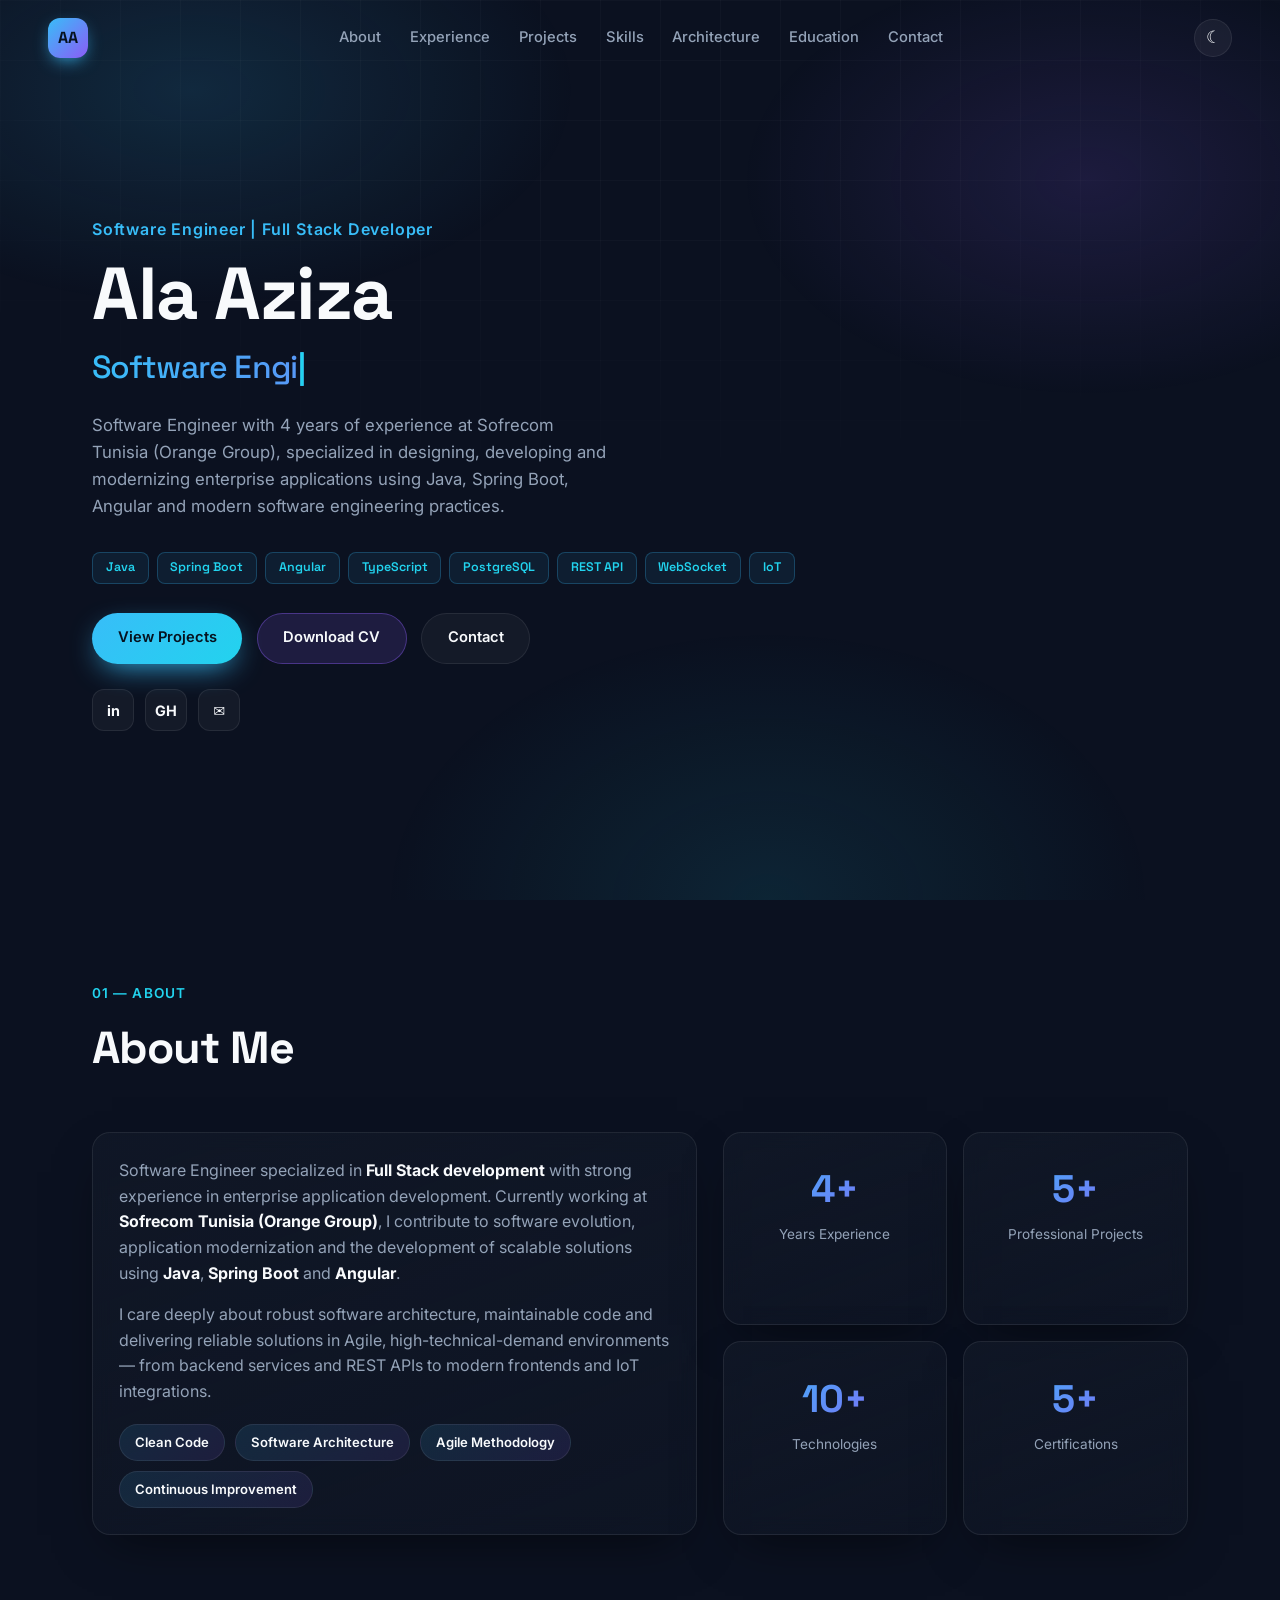
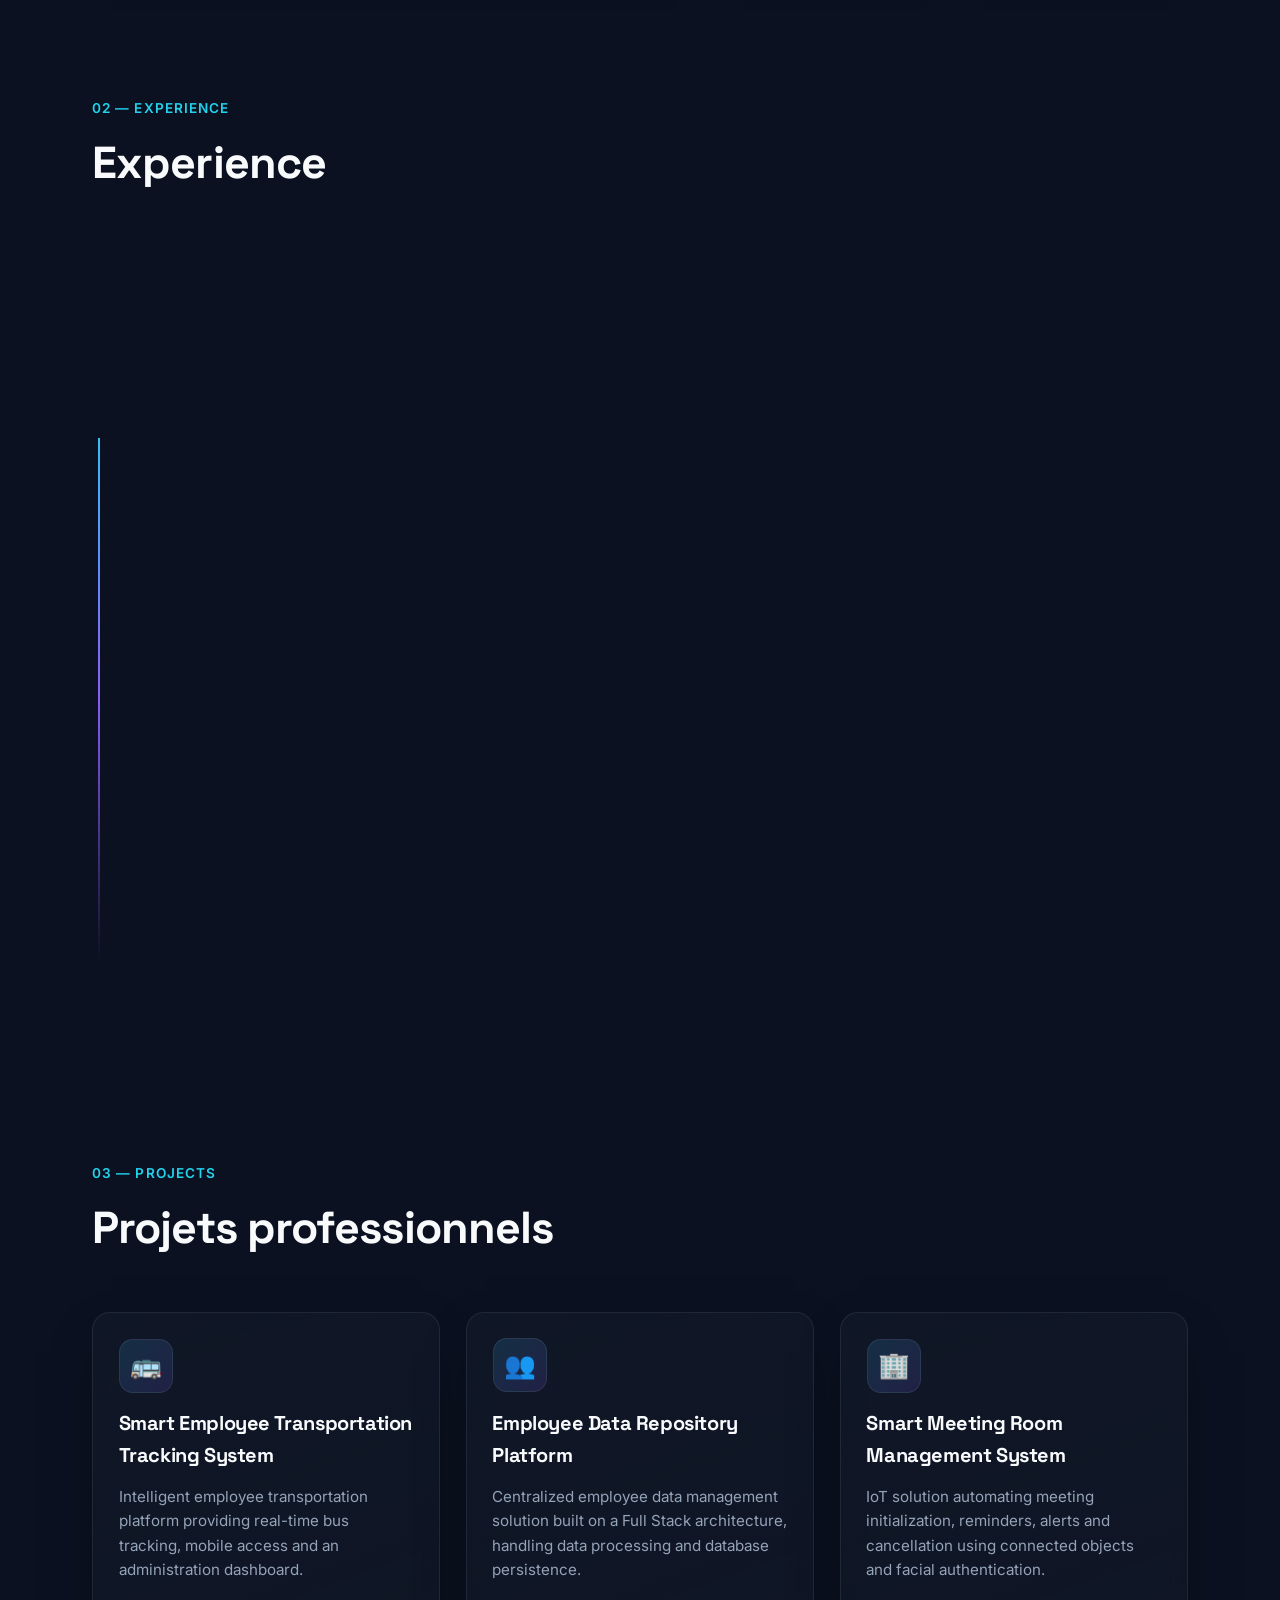
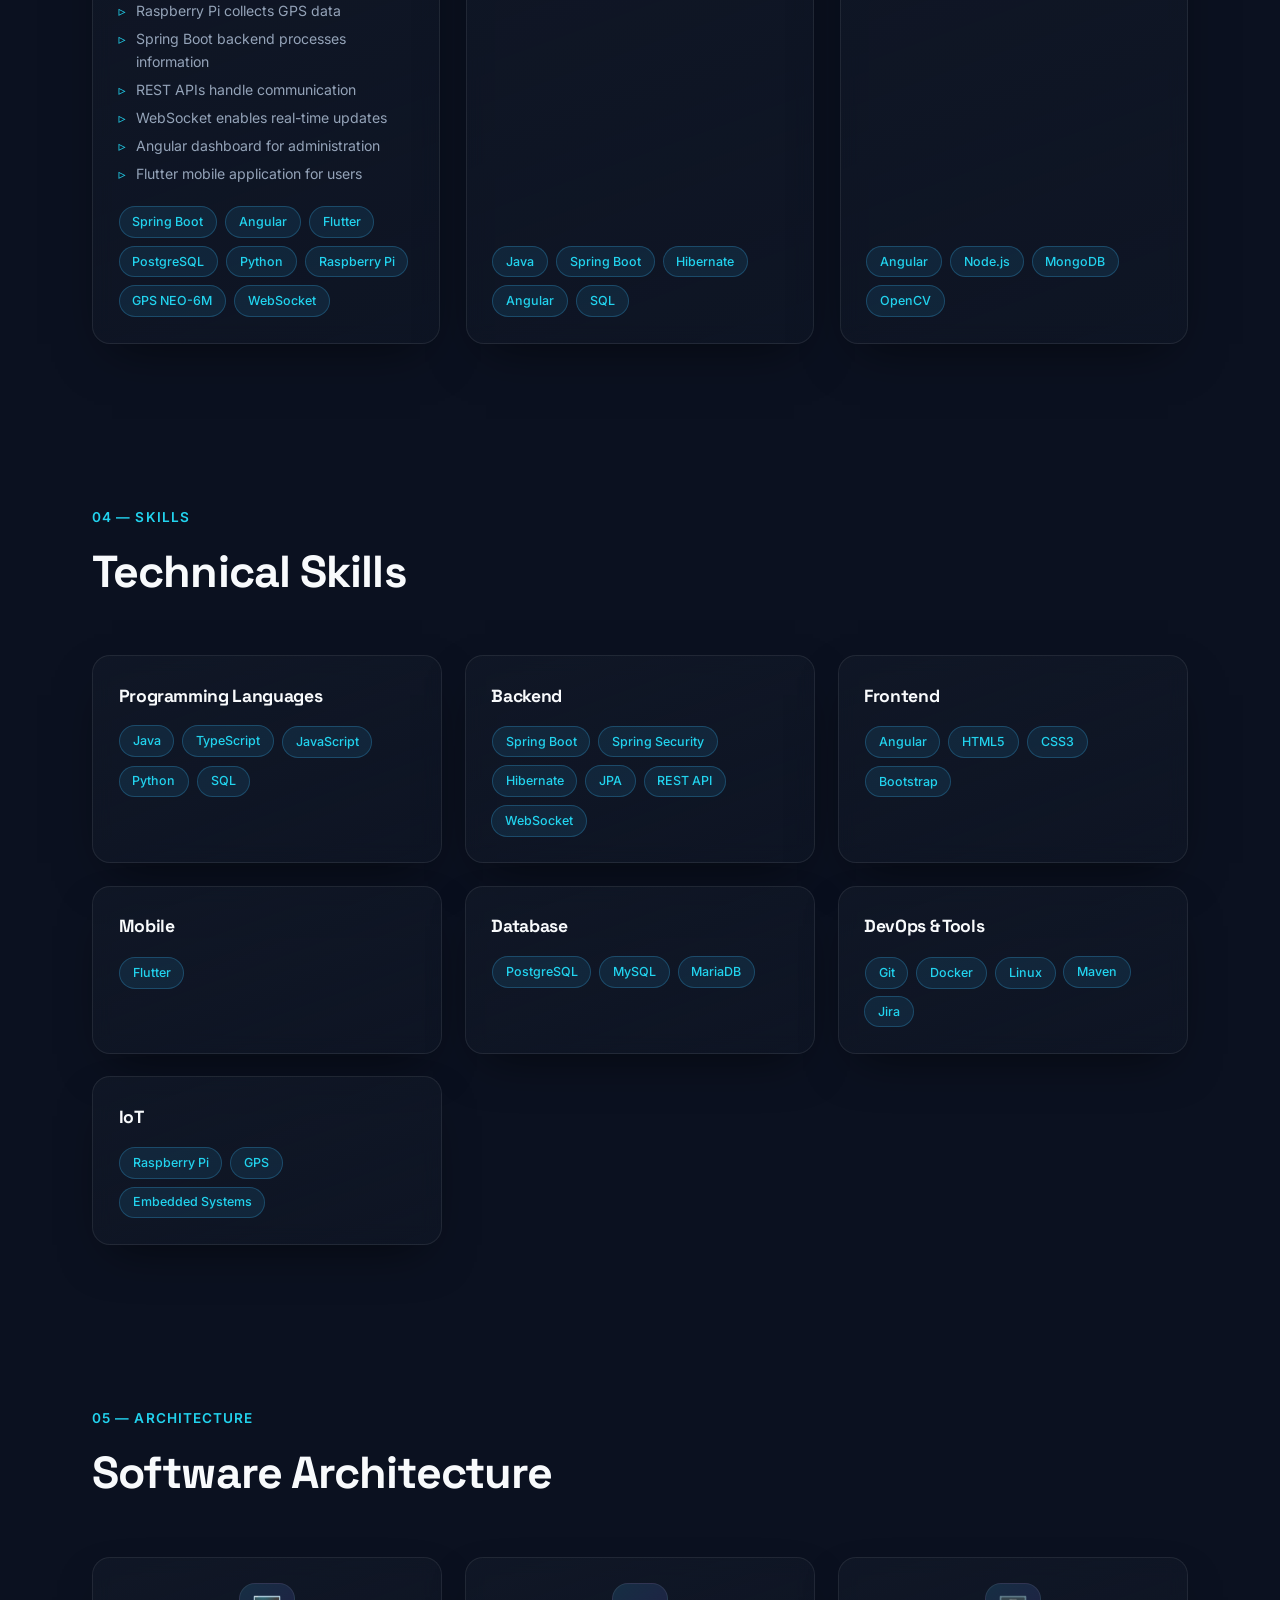
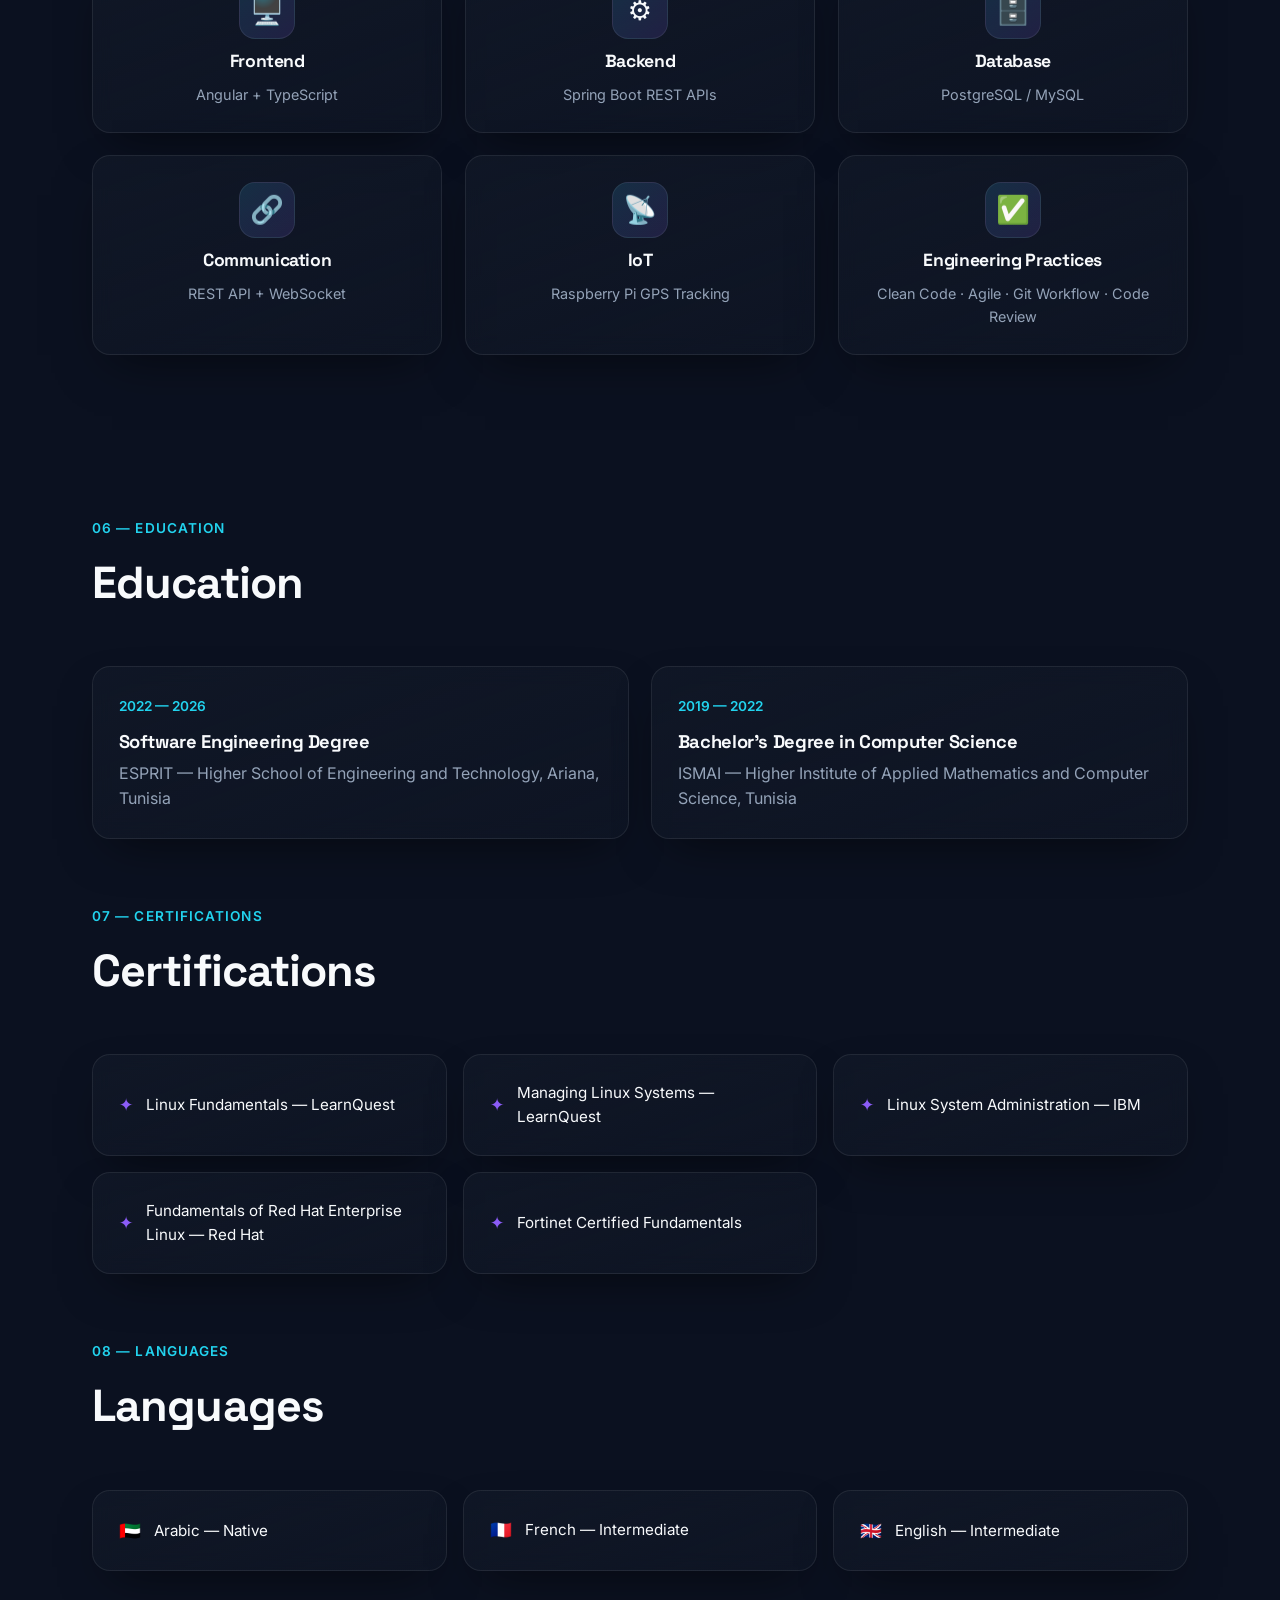
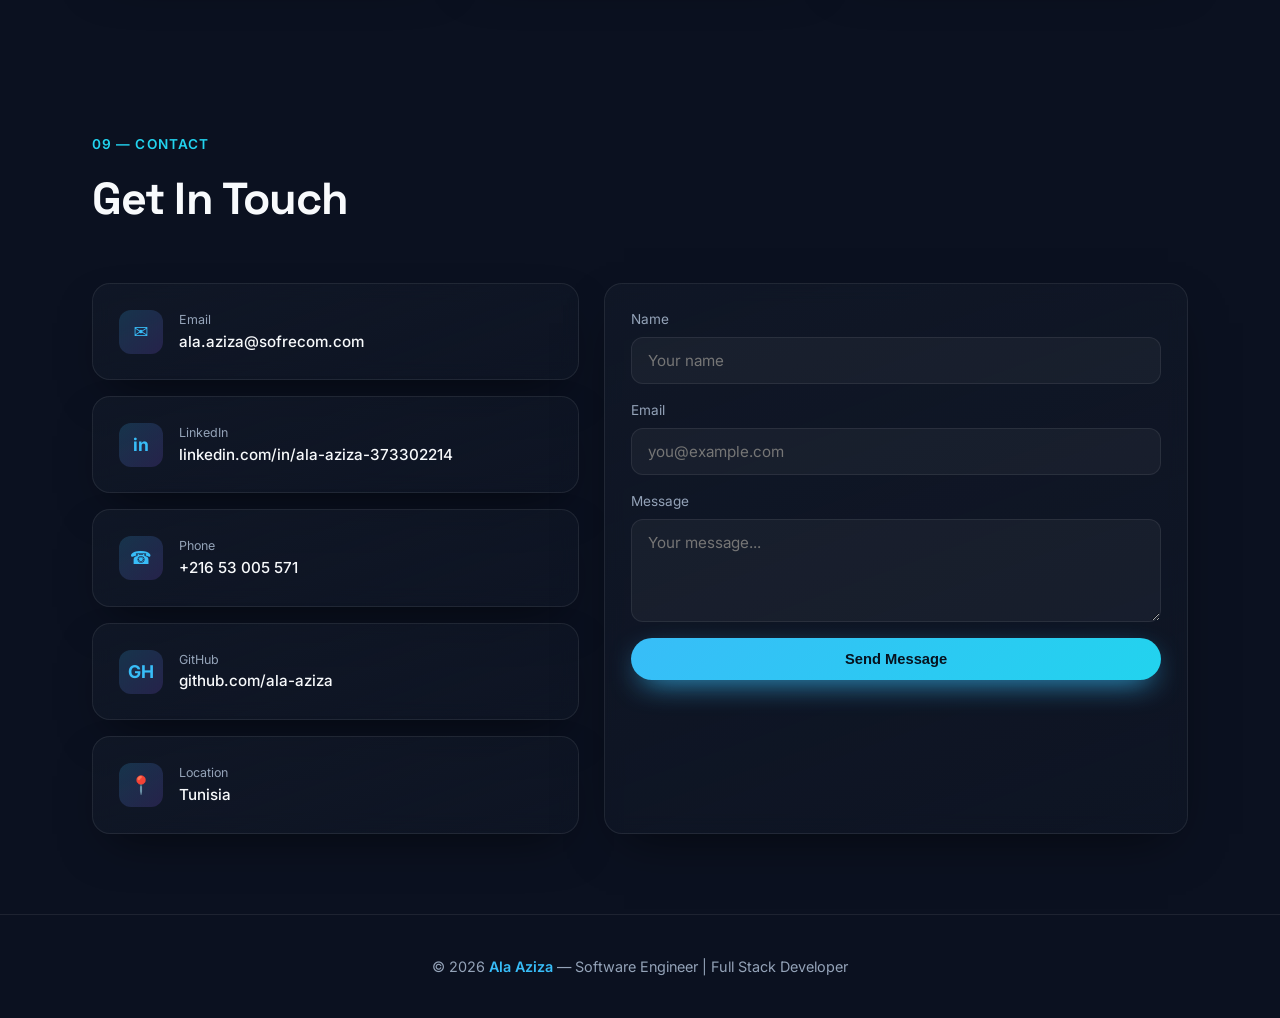
==== index.html @ f6373f05 "commit portfolio" ====
<!DOCTYPE html>
<html lang="en">
<head>
  <meta charset="UTF-8" />
  <meta name="viewport" content="width=device-width, initial-scale=1.0" />
  <meta name="description" content="Ala Aziza — Software Engineer & Full Stack Developer with 4 years of experience at Sofrecom Tunisia (Orange Group). Expert in Java, Spring Boot, Angular, TypeScript, PostgreSQL and IoT solutions." />
  <meta name="keywords" content="Ala Aziza, Software Engineer, Full Stack Developer, Java, Spring Boot, Angular, TypeScript, PostgreSQL, REST API, WebSocket, IoT, Sofrecom, Tunisia" />
  <meta name="author" content="Ala Aziza" />
  <meta name="robots" content="index, follow" />
  <meta name="theme-color" content="#0B1120" />
  <!-- Open Graph -->
  <meta property="og:type" content="website" />
  <meta property="og:title" content="Ala Aziza — Software Engineer | Full Stack Developer" />
  <meta property="og:description" content="Software Engineer specialized in Full Stack development, enterprise applications and scalable software solutions using Java, Spring Boot and Angular." />
  <meta property="og:image" content="assets/profile.png" />
  <!-- Twitter -->
  <meta name="twitter:card" content="summary_large_image" />
  <meta name="twitter:title" content="Ala Aziza — Software Engineer | Full Stack Developer" />
  <meta name="twitter:description" content="Software Engineer specialized in Full Stack development, enterprise applications and scalable software solutions." />
  <title>Ala Aziza — Software Engineer | Full Stack Developer</title>
  <link rel="preconnect" href="https://fonts.googleapis.com" />
  <link rel="preconnect" href="https://fonts.gstatic.com" crossorigin />
  <link href="https://fonts.googleapis.com/css2?family=Inter:wght@300;400;500;600;700&family=Space+Grotesk:wght@400;500;600;700&display=swap" rel="stylesheet" />
  <link rel="stylesheet" href="style.css" />
</head>
<body>
  <!-- Animated background -->
  <div class="bg-gradient"></div>
  <div class="bg-grid"></div>

  <!-- Navbar -->
  <header class="navbar" id="navbar">
    <a href="#hero" class="logo">
      <span class="logo-mark">AA</span>
    </a>
    <nav class="nav-links" id="navLinks">
      <a href="#about">About</a>
      <a href="#experience">Experience</a>
      <a href="#projects">Projects</a>
      <a href="#skills">Skills</a>
      <a href="#architecture">Architecture</a>
      <a href="#education">Education</a>
      <a href="#contact">Contact</a>
    </nav>
    <div class="nav-actions">
      <button class="theme-toggle" id="themeToggle" aria-label="Toggle theme">☾</button>
      <button class="menu-toggle" id="menuToggle" aria-label="Toggle menu">
        <span></span><span></span><span></span>
      </button>
    </div>
  </header>

  <!-- Hero -->
  <section class="hero" id="hero">
    <div class="hero-content reveal">
      <p class="hero-eyebrow">Software Engineer | Full Stack Developer</p>
      <h1 class="hero-title">Ala Aziza</h1>
      <h2 class="hero-typed"><span id="typed"></span><span class="cursor">|</span></h2>
      <p class="hero-desc">
        Software Engineer with 4 years of experience at Sofrecom Tunisia (Orange
        Group), specialized in designing, developing and modernizing enterprise
        applications using Java, Spring Boot, Angular and modern software
        engineering practices.
      </p>
      <div class="hero-tech">
        <span>Java</span><span>Spring Boot</span><span>Angular</span>
        <span>TypeScript</span><span>PostgreSQL</span><span>REST API</span>
        <span>WebSocket</span><span>IoT</span>
      </div>
      <div class="hero-buttons">
        <a href="#projects" class="btn btn-primary">View Projects</a>
        <a href="assets/cv.html" class="btn btn-secondary" target="_blank" rel="noopener">Download CV</a>
        <a href="#contact" class="btn btn-ghost">Contact</a>
      </div>
      <div class="hero-socials">
        <a href="https://www.linkedin.com/in/ala-aziza-373302214/" target="_blank" rel="noopener" aria-label="LinkedIn" class="social-btn">in</a>
        <a href="https://github.com/" target="_blank" rel="noopener" aria-label="GitHub" class="social-btn">GH</a>
        <a href="mailto:ala.aziza@sofrecom.com" aria-label="Email" class="social-btn">✉</a>
      </div>
    </div>
  </section>

  <!-- About -->
  <section class="section" id="about">
    <div class="section-head reveal">
      <span class="section-tag">01 — About</span>
      <h2 class="section-title">About Me</h2>
    </div>
    <div class="about-grid">
      <div class="glass-card about-text reveal">
        <p>
          Software Engineer specialized in <strong>Full Stack development</strong>
          with strong experience in enterprise application development. Currently
          working at <strong>Sofrecom Tunisia (Orange Group)</strong>, I contribute
          to software evolution, application modernization and the development of
          scalable solutions using <strong>Java</strong>, <strong>Spring Boot</strong>
          and <strong>Angular</strong>.
        </p>
        <p>
          I care deeply about robust software architecture, maintainable code and
          delivering reliable solutions in Agile, high-technical-demand
          environments — from backend services and REST APIs to modern frontends
          and IoT integrations.
        </p>
        <div class="highlights">
          <span class="highlight-chip">Clean Code</span>
          <span class="highlight-chip">Software Architecture</span>
          <span class="highlight-chip">Agile Methodology</span>
          <span class="highlight-chip">Continuous Improvement</span>
        </div>
      </div>
      <div class="stats-grid">
        <div class="glass-card stat reveal">
          <span class="stat-num" data-target="4" data-suffix="+">0</span>
          <span class="stat-label">Years Experience</span>
        </div>
        <div class="glass-card stat reveal">
          <span class="stat-num" data-target="5" data-suffix="+">0</span>
          <span class="stat-label">Professional Projects</span>
        </div>
        <div class="glass-card stat reveal">
          <span class="stat-num" data-target="10" data-suffix="+">0</span>
          <span class="stat-label">Technologies</span>
        </div>
        <div class="glass-card stat reveal">
          <span class="stat-num" data-target="5" data-suffix="+">0</span>
          <span class="stat-label">Certifications</span>
        </div>
      </div>
    </div>
  </section>

  <!-- Experience -->
  <section class="section" id="experience">
    <div class="section-head reveal">
      <span class="section-tag">02 — Experience</span>
      <h2 class="section-title">Experience</h2>
    </div>
    <div class="experience-company reveal">
      <div class="company-badge">
        <span class="company-icon">S</span>
        <div>
          <h3>Sofrecom Tunisia <span class="company-sub">(Orange Group)</span></h3>
          <span class="company-role">Software Engineer &nbsp;·&nbsp; 2022 – Present</span>
        </div>
      </div>
      <p class="company-summary">
        4 years of experience contributing to enterprise software development:
        full-stack application development, software architecture, code quality
        and continuous improvement of business-critical solutions.
      </p>
    </div>
    <div class="timeline">
      <div class="timeline-item reveal">
        <div class="timeline-dot"></div>
        <div class="glass-card">
          <div class="tl-head">
            <h3>FTTH Management Platform</h3>
            <span class="tl-company">2024 – Present</span>
          </div>
          <p class="tl-desc">
            Development and maintenance of enterprise FTTH management applications.
            Implementation of frontend features, backend services, API integration
            and continuous improvement of existing solutions.
          </p>
          <ul class="tl-list">
            <li>Angular migration from version 6 to Angular 12</li>
            <li>Legacy application modernization</li>
            <li>Backend API development & application maintenance</li>
            <li>Performance improvement</li>
          </ul>
          <div class="badges">
            <span>Angular</span><span>TypeScript</span><span>Java</span>
            <span>Spring Boot</span><span>REST API</span><span>SQL</span><span>Git</span>
          </div>
        </div>
      </div>

      <div class="timeline-item reveal">
        <div class="timeline-dot"></div>
        <div class="glass-card">
          <div class="tl-head">
            <h3>Document Management & Archiving Platform</h3>
            <span class="tl-company">2022 – 2024</span>
          </div>
          <p class="tl-desc">
            Development and modernization of document management solutions,
            including backend services, database management and frontend
            integration.
          </p>
          <div class="badges">
            <span>Java</span><span>Spring Boot</span><span>Angular</span>
            <span>Hibernate/JPA</span><span>SQL</span>
          </div>
        </div>
      </div>
    </div>
  </section>

  <!-- Projects -->
  <section class="section" id="projects">
    <div class="section-head reveal">
      <span class="section-tag">03 — Projects</span>
      <h2 class="section-title">Projets professionnels</h2>
    </div>
    <div class="projects-grid">
      <article class="glass-card project reveal">
        <div class="project-top"><div class="project-icon">🚌</div></div>
        <h3>Smart Employee Transportation Tracking System</h3>
        <p>
          Intelligent employee transportation platform providing real-time bus
          tracking, mobile access and an administration dashboard.
        </p>
        <ul class="project-arch">
          <li>Raspberry Pi collects GPS data</li>
          <li>Spring Boot backend processes information</li>
          <li>REST APIs handle communication</li>
          <li>WebSocket enables real-time updates</li>
          <li>Angular dashboard for administration</li>
          <li>Flutter mobile application for users</li>
        </ul>
        <div class="badges">
          <span>Spring Boot</span><span>Angular</span><span>Flutter</span>
          <span>PostgreSQL</span><span>Python</span><span>Raspberry Pi</span>
          <span>GPS NEO-6M</span><span>WebSocket</span>
        </div>
      </article>

      <article class="glass-card project reveal">
        <div class="project-top"><div class="project-icon">👥</div></div>
        <h3>Employee Data Repository Platform</h3>
        <p>
          Centralized employee data management solution built on a Full Stack
          architecture, handling data processing and database persistence.
        </p>
        <div class="badges">
          <span>Java</span><span>Spring Boot</span><span>Hibernate</span>
          <span>Angular</span><span>SQL</span>
        </div>
      </article>

      <article class="glass-card project reveal">
        <div class="project-top"><div class="project-icon">🏢</div></div>
        <h3>Smart Meeting Room Management System</h3>
        <p>
          IoT solution automating meeting initialization, reminders, alerts and
          cancellation using connected objects and facial authentication.
        </p>
        <div class="badges">
          <span>Angular</span><span>Node.js</span><span>MongoDB</span><span>OpenCV</span>
        </div>
      </article>
    </div>
  </section>

  <!-- Skills -->
  <section class="section" id="skills">
    <div class="section-head reveal">
      <span class="section-tag">04 — Skills</span>
      <h2 class="section-title">Technical Skills</h2>
    </div>
    <div class="skills-grid">
      <div class="glass-card skill-cat reveal">
        <h3>Programming Languages</h3>
        <div class="badges">
          <span>Java</span><span>TypeScript</span><span>JavaScript</span>
          <span>Python</span><span>SQL</span>
        </div>
      </div>
      <div class="glass-card skill-cat reveal">
        <h3>Backend</h3>
        <div class="badges">
          <span>Spring Boot</span><span>Spring Security</span><span>Hibernate</span>
          <span>JPA</span><span>REST API</span><span>WebSocket</span>
        </div>
      </div>
      <div class="glass-card skill-cat reveal">
        <h3>Frontend</h3>
        <div class="badges">
          <span>Angular</span><span>HTML5</span><span>CSS3</span><span>Bootstrap</span>
        </div>
      </div>
      <div class="glass-card skill-cat reveal">
        <h3>Mobile</h3>
        <div class="badges">
          <span>Flutter</span>
        </div>
      </div>
      <div class="glass-card skill-cat reveal">
        <h3>Database</h3>
        <div class="badges">
          <span>PostgreSQL</span><span>MySQL</span><span>MariaDB</span>
        </div>
      </div>
      <div class="glass-card skill-cat reveal">
        <h3>DevOps & Tools</h3>
        <div class="badges">
          <span>Git</span><span>Docker</span><span>Linux</span>
          <span>Maven</span><span>Jira</span>
        </div>
      </div>
      <div class="glass-card skill-cat reveal">
        <h3>IoT</h3>
        <div class="badges">
          <span>Raspberry Pi</span><span>GPS</span><span>Embedded Systems</span>
        </div>
      </div>
    </div>
  </section>

  <!-- Software Architecture -->
  <section class="section" id="architecture">
    <div class="section-head reveal">
      <span class="section-tag">05 — Architecture</span>
      <h2 class="section-title">Software Architecture</h2>
    </div>
    <div class="arch-grid">
      <div class="glass-card arch-card reveal">
        <span class="arch-icon">🖥️</span>
        <h3>Frontend</h3>
        <p>Angular + TypeScript</p>
      </div>
      <div class="glass-card arch-card reveal">
        <span class="arch-icon">⚙️</span>
        <h3>Backend</h3>
        <p>Spring Boot REST APIs</p>
      </div>
      <div class="glass-card arch-card reveal">
        <span class="arch-icon">🗄️</span>
        <h3>Database</h3>
        <p>PostgreSQL / MySQL</p>
      </div>
      <div class="glass-card arch-card reveal">
        <span class="arch-icon">🔗</span>
        <h3>Communication</h3>
        <p>REST API + WebSocket</p>
      </div>
      <div class="glass-card arch-card reveal">
        <span class="arch-icon">📡</span>
        <h3>IoT</h3>
        <p>Raspberry Pi GPS Tracking</p>
      </div>
      <div class="glass-card arch-card reveal">
        <span class="arch-icon">✅</span>
        <h3>Engineering Practices</h3>
        <p>Clean Code · Agile · Git Workflow · Code Review</p>
      </div>
    </div>
  </section>

  <!-- Education -->
  <section class="section" id="education">
    <div class="section-head reveal">
      <span class="section-tag">06 — Education</span>
      <h2 class="section-title">Education</h2>
    </div>
    <div class="edu-grid">
      <div class="glass-card edu reveal">
        <span class="edu-year">2022 — 2026</span>
        <h3>Software Engineering Degree</h3>
        <p>ESPRIT — Higher School of Engineering and Technology, Ariana, Tunisia</p>
      </div>
      <div class="glass-card edu reveal">
        <span class="edu-year">2019 — 2022</span>
        <h3>Bachelor's Degree in Computer Science</h3>
        <p>ISMAI — Higher Institute of Applied Mathematics and Computer Science, Tunisia</p>
      </div>
    </div>

    <div class="section-head reveal" style="margin-top:4rem;">
      <span class="section-tag">07 — Certifications</span>
      <h2 class="section-title">Certifications</h2>
    </div>
    <div class="cert-grid">
      <div class="glass-card cert reveal"><span class="cert-icon">✦</span>Linux Fundamentals — LearnQuest</div>
      <div class="glass-card cert reveal"><span class="cert-icon">✦</span>Managing Linux Systems — LearnQuest</div>
      <div class="glass-card cert reveal"><span class="cert-icon">✦</span>Linux System Administration — IBM</div>
      <div class="glass-card cert reveal"><span class="cert-icon">✦</span>Fundamentals of Red Hat Enterprise Linux — Red Hat</div>
      <div class="glass-card cert reveal"><span class="cert-icon">✦</span>Fortinet Certified Fundamentals</div>
    </div>

    <div class="section-head reveal" style="margin-top:4rem;">
      <span class="section-tag">08 — Languages</span>
      <h2 class="section-title">Languages</h2>
    </div>
    <div class="cert-grid">
      <div class="glass-card cert reveal"><span class="cert-icon">🇦🇪</span>Arabic — Native</div>
      <div class="glass-card cert reveal"><span class="cert-icon">🇫🇷</span>French — Intermediate</div>
      <div class="glass-card cert reveal"><span class="cert-icon">🇬🇧</span>English — Intermediate</div>
    </div>
  </section>

  <!-- Contact -->
  <section class="section" id="contact">
    <div class="section-head reveal">
      <span class="section-tag">09 — Contact</span>
      <h2 class="section-title">Get In Touch</h2>
    </div>
    <div class="contact-grid">
      <div class="contact-info reveal">
        <a href="mailto:ala.aziza@sofrecom.com" class="glass-card contact-item">
          <span class="contact-icon">✉</span>
          <div><span class="contact-label">Email</span><span class="contact-value">ala.aziza@sofrecom.com</span></div>
        </a>
        <a href="https://www.linkedin.com/in/ala-aziza-373302214" target="_blank" rel="noopener" class="glass-card contact-item">
          <span class="contact-icon">in</span>
          <div><span class="contact-label">LinkedIn</span><span class="contact-value">linkedin.com/in/ala-aziza-373302214</span></div>
        </a>
        <a href="tel:+21653005571" class="glass-card contact-item">
          <span class="contact-icon">☎</span>
          <div><span class="contact-label">Phone</span><span class="contact-value">+216 53 005 571</span></div>
        </a>
        <a href="https://github.com/" target="_blank" rel="noopener" class="glass-card contact-item">
          <span class="contact-icon">GH</span>
          <div><span class="contact-label">GitHub</span><span class="contact-value">github.com/ala-aziza</span></div>
        </a>
        <div class="glass-card contact-item">
          <span class="contact-icon">📍</span>
          <div><span class="contact-label">Location</span><span class="contact-value">Tunisia</span></div>
        </div>
      </div>
      <form class="glass-card contact-form reveal" id="contactForm">
        <div class="field">
          <label for="name">Name</label>
          <input type="text" id="name" name="name" required placeholder="Your name" />
        </div>
        <div class="field">
          <label for="email">Email</label>
          <input type="email" id="email" name="email" required placeholder="you@example.com" />
        </div>
        <div class="field">
          <label for="message">Message</label>
          <textarea id="message" name="message" rows="4" required placeholder="Your message..."></textarea>
        </div>
        <button type="submit" class="btn btn-primary btn-block">Send Message</button>
        <p class="form-note" id="formNote"></p>
      </form>
    </div>
  </section>

  <footer class="footer">
    <p>© <span id="year"></span> <a href="#hero" class="footer-link">Ala Aziza</a> — Software Engineer | Full Stack Developer</p>
  </footer>

  <script src="script.js"></script>
</body>
</html>
---- style.css ----
:root {
  --bg: #0B1120;
  --card: #111827;
  --primary: #38BDF8;
  --secondary: #8B5CF6;
  --accent: #22D3EE;
  --text: #F8FAFC;
  --text-muted: #94A3B8;
  --radius: 18px;
  --shadow: 0 20px 50px -20px rgba(0, 0, 0, 0.6);
  --glass-border: 1px solid rgba(255, 255, 255, 0.08);
  --max: 1160px;
  --glass-bg1: rgba(17,24,39,0.85);
  --glass-bg2: rgba(17,24,39,0.55);
  --nav-bg: rgba(11, 17, 32, 0.72);
  --input-bg: rgba(255,255,255,0.04);
  --grid-line: rgba(255,255,255,0.025);
}

/* Light theme */
body.light {
  --bg: #F1F5F9;
  --card: #FFFFFF;
  --text: #0F172A;
  --text-muted: #475569;
  --shadow: 0 20px 50px -24px rgba(15, 23, 42, 0.25);
  --glass-border: 1px solid rgba(15, 23, 42, 0.08);
  --glass-bg1: rgba(255,255,255,0.9);
  --glass-bg2: rgba(255,255,255,0.65);
  --nav-bg: rgba(241, 245, 249, 0.8);
  --input-bg: rgba(15,23,42,0.03);
  --grid-line: rgba(15,23,42,0.04);
}

* { margin: 0; padding: 0; box-sizing: border-box; }

html { scroll-behavior: smooth; }

body {
  font-family: "Inter", system-ui, sans-serif;
  background: var(--bg);
  color: var(--text);
  line-height: 1.6;
  overflow-x: hidden;
  position: relative;
  transition: background 0.4s ease, color 0.4s ease;
}

h1, h2, h3, .logo { font-family: "Space Grotesk", sans-serif; letter-spacing: -0.02em; }

a { text-decoration: none; color: inherit; }
ul { list-style: none; }

/* Background */
.bg-gradient {
  position: fixed;
  inset: 0;
  z-index: -2;
  background:
    radial-gradient(50% 40% at 15% 10%, rgba(56, 189, 248, 0.14), transparent 60%),
    radial-gradient(45% 40% at 85% 20%, rgba(139, 92, 246, 0.14), transparent 60%),
    radial-gradient(50% 50% at 60% 100%, rgba(34, 211, 238, 0.10), transparent 60%);
  animation: floatBg 16s ease-in-out infinite alternate;
}
@keyframes floatBg {
  0% { transform: translate3d(0, 0, 0) scale(1); }
  100% { transform: translate3d(0, -20px, 0) scale(1.05); }
}
.bg-grid {
  position: fixed;
  inset: 0;
  z-index: -1;
  background-image:
    linear-gradient(var(--grid-line) 1px, transparent 1px),
    linear-gradient(90deg, var(--grid-line) 1px, transparent 1px);
  background-size: 60px 60px;
  mask-image: radial-gradient(ellipse 80% 60% at 50% 0%, #000 40%, transparent 100%);
}

/* Navbar */
.navbar {
  position: fixed;
  top: 0; left: 0; right: 0;
  z-index: 100;
  display: flex;
  align-items: center;
  justify-content: space-between;
  padding: 1.1rem clamp(1.2rem, 5vw, 3rem);
  transition: all 0.3s ease;
}
.navbar.scrolled {
  background: var(--nav-bg);
  backdrop-filter: blur(14px);
  border-bottom: var(--glass-border);
  padding-top: 0.8rem; padding-bottom: 0.8rem;
}
.logo { display: flex; align-items: center; gap: 0.6rem; font-size: 1.3rem; font-weight: 700; }
.logo-mark {
  display: grid; place-items: center; width: 40px; height: 40px; border-radius: 12px;
  font-family: "Space Grotesk", sans-serif; font-size: 1rem; font-weight: 700; color: #06121f;
  background: linear-gradient(135deg, var(--primary), var(--secondary));
  box-shadow: 0 6px 18px -6px var(--primary); letter-spacing: 0.5px;
  transition: transform 0.3s ease, box-shadow 0.3s ease;
}
.logo:hover .logo-mark { transform: rotate(-8deg) scale(1.05); box-shadow: 0 8px 22px -6px var(--secondary); }
.logo-text { line-height: 1; }
.logo-text span { color: var(--primary); }
.nav-links { display: flex; gap: 1.8rem; }
.nav-links a { color: var(--text-muted); font-size: 0.92rem; font-weight: 500; transition: color 0.25s; position: relative; }
.nav-links a::after {
  content: ""; position: absolute; left: 0; bottom: -4px; width: 0; height: 2px;
  background: linear-gradient(90deg, var(--primary), var(--secondary)); transition: width 0.25s;
}
.nav-links a:hover { color: var(--text); }
.nav-links a:hover::after { width: 100%; }

.menu-toggle { display: none; flex-direction: column; gap: 5px; background: none; border: none; cursor: pointer; }
.menu-toggle span { width: 24px; height: 2px; background: var(--text); transition: 0.3s; }

/* Nav actions & theme toggle */
.nav-actions { display: flex; align-items: center; gap: 0.8rem; }
.theme-toggle {
  background: rgba(255,255,255,0.05); border: var(--glass-border); color: var(--text);
  width: 38px; height: 38px; border-radius: 50%; cursor: pointer; font-size: 1.05rem;
  display: grid; place-items: center; transition: background 0.25s, transform 0.25s;
}
.theme-toggle:hover { background: rgba(56,189,248,0.15); transform: rotate(20deg); }

/* Buttons */
.btn {
  display: inline-flex; align-items: center; justify-content: center;
  padding: 0.8rem 1.6rem; border-radius: 999px; font-weight: 600; font-size: 0.92rem;
  cursor: pointer; border: none; transition: transform 0.2s, box-shadow 0.25s, background 0.25s;
}
.btn:hover { transform: translateY(-2px); }
.btn-primary { background: linear-gradient(135deg, var(--primary), var(--accent)); color: #06121f; box-shadow: 0 10px 30px -10px var(--primary); }
.btn-primary:hover { box-shadow: 0 14px 34px -8px var(--primary); }
.btn-secondary { background: rgba(139, 92, 246, 0.15); color: var(--text); border: 1px solid rgba(139, 92, 246, 0.4); }
.btn-secondary:hover { background: rgba(139, 92, 246, 0.28); }
.btn-ghost { background: rgba(255,255,255,0.04); color: var(--text); border: var(--glass-border); }
.btn-ghost:hover { background: rgba(255,255,255,0.09); }
.btn-small { padding: 0.55rem 1.1rem; font-size: 0.82rem; }
.btn-block { width: 100%; }

/* Hero */
.hero {
  min-height: 100vh;
  display: flex;
  align-items: center;
  justify-content: space-between;
  gap: 3rem;
  max-width: var(--max);
  margin: 0 auto;
  padding: 7rem clamp(1.2rem, 5vw, 2rem) 4rem;
  flex-wrap: wrap;
}
.hero-content { flex: 1 1 420px; }
.hero-eyebrow { color: var(--primary); font-weight: 600; letter-spacing: 0.05em; margin-bottom: 0.8rem; }
.hero-title { font-size: clamp(2.8rem, 7vw, 4.6rem); font-weight: 700; line-height: 1.05; }
.hero-typed {
  font-size: clamp(1.3rem, 3vw, 2rem); font-weight: 500; margin: 0.6rem 0 1.2rem;
  background: linear-gradient(90deg, var(--primary), var(--secondary), var(--accent));
  -webkit-background-clip: text; background-clip: text; -webkit-text-fill-color: transparent;
  min-height: 2.4rem;
}
.cursor { -webkit-text-fill-color: var(--accent); color: var(--accent); animation: blink 1s step-end infinite; }
@keyframes blink { 50% { opacity: 0; } }
.hero-desc { color: var(--text-muted); font-size: 1.05rem; max-width: 520px; margin-bottom: 2rem; }
.hero-buttons { display: flex; gap: 0.9rem; flex-wrap: wrap; }

/* Hero tech chips */
.hero-tech { display: flex; flex-wrap: wrap; gap: 0.5rem; margin-bottom: 1.8rem; }
.hero-tech span {
  background: rgba(56,189,248,0.08); color: var(--accent); border: 1px solid rgba(56,189,248,0.25);
  padding: 0.32rem 0.8rem; border-radius: 8px; font-size: 0.78rem; font-weight: 600;
  font-family: "Space Grotesk", sans-serif;
}
/* Hero social buttons */
.hero-socials { display: flex; gap: 0.7rem; margin-top: 1.6rem; }
.social-btn {
  width: 42px; height: 42px; border-radius: 12px; display: grid; place-items: center;
  background: rgba(255,255,255,0.04); border: var(--glass-border); color: var(--text);
  font-weight: 700; font-size: 0.9rem; transition: transform 0.2s, background 0.25s, color 0.25s;
}
.social-btn:hover { transform: translateY(-3px); background: linear-gradient(135deg, var(--primary), var(--secondary)); color: #06121f; }

.hero-image { flex: 0 1 340px; display: flex; justify-content: center; position: relative; }
.hero-image img {
  width: 300px; height: 300px; object-fit: cover; border-radius: 50%;
  border: 2px solid rgba(56,189,248,0.4); box-shadow: var(--shadow);
  position: relative; z-index: 2; animation: floaty 6s ease-in-out infinite;
}
.hero-image img.img-fallback {
  background: linear-gradient(135deg, var(--card), #1e293b);
  display: flex;
}
.image-glow {
  position: absolute; width: 320px; height: 320px; border-radius: 50%;
  background: radial-gradient(circle, rgba(56,189,248,0.35), rgba(139,92,246,0.25), transparent 70%);
  filter: blur(30px); animation: floaty 6s ease-in-out infinite;
}
@keyframes floaty { 0%,100% { transform: translateY(0); } 50% { transform: translateY(-16px); } }

/* Sections */
.section { max-width: var(--max); margin: 0 auto; padding: 5rem clamp(1.2rem, 5vw, 2rem); }
.section-head { margin-bottom: 3rem; }
.section-tag { color: var(--accent); font-size: 0.85rem; font-weight: 600; letter-spacing: 0.08em; text-transform: uppercase; }
.section-title { font-size: clamp(2rem, 4vw, 2.8rem); font-weight: 700; margin-top: 0.4rem; }

/* Glass card */
.glass-card {
  background: linear-gradient(160deg, var(--glass-bg1), var(--glass-bg2));
  border: var(--glass-border);
  border-radius: var(--radius);
  padding: 1.6rem;
  backdrop-filter: blur(10px);
  box-shadow: var(--shadow);
  transition: transform 0.3s, border-color 0.3s;
}

/* About */
.about-grid { display: grid; grid-template-columns: 1.3fr 1fr; gap: 1.6rem; }
.about-text p { color: var(--text-muted); margin-bottom: 1rem; }
.about-text strong { color: var(--text); }

/* About highlight chips */
.highlights { display: flex; flex-wrap: wrap; gap: 0.6rem; margin-top: 1.2rem; }
.highlight-chip {
  background: linear-gradient(135deg, rgba(56,189,248,0.12), rgba(139,92,246,0.12));
  border: var(--glass-border); color: var(--text); font-weight: 600; font-size: 0.82rem;
  padding: 0.45rem 0.95rem; border-radius: 999px;
}

/* Company sub label */
.company-sub { color: var(--text-muted); font-weight: 500; font-size: 0.9rem; }

/* Project architecture list */
.project-arch { list-style: none; display: grid; gap: 0.35rem; margin: 0.2rem 0 0.4rem; }
.project-arch li { position: relative; padding-left: 1.1rem; color: var(--text-muted); font-size: 0.88rem; }
.project-arch li::before { content: "▹"; position: absolute; left: 0; color: var(--accent); }

/* Software Architecture grid */
.arch-grid { display: grid; grid-template-columns: repeat(auto-fit, minmax(260px, 1fr)); gap: 1.4rem; }
.arch-card { text-align: center; display: flex; flex-direction: column; align-items: center; gap: 0.5rem; }
.arch-card:hover { transform: translateY(-6px); border-color: rgba(139,92,246,0.4); }
.arch-icon {
  width: 56px; height: 56px; border-radius: 16px; display: grid; place-items: center; font-size: 1.7rem;
  background: linear-gradient(135deg, rgba(56,189,248,0.15), rgba(139,92,246,0.15)); border: var(--glass-border);
}
.arch-card h3 { font-size: 1.1rem; }
.arch-card p { color: var(--text-muted); font-size: 0.9rem; }
.stats-grid { display: grid; grid-template-columns: 1fr 1fr; gap: 1rem; }
.stat { text-align: center; display: flex; flex-direction: column; gap: 0.3rem; }
.stat:hover { transform: translateY(-5px); border-color: rgba(56,189,248,0.4); }
.stat-num {
  font-family: "Space Grotesk"; font-size: 2.4rem; font-weight: 700;
  background: linear-gradient(135deg, var(--primary), var(--secondary));
  -webkit-background-clip: text; background-clip: text; -webkit-text-fill-color: transparent;
}
.stat-label { color: var(--text-muted); font-size: 0.85rem; }

/* Experience company header */
.experience-company { margin-bottom: 2rem; }
.company-badge { display: inline-flex; align-items: center; gap: 1rem; }
.company-icon {
  width: 52px; height: 52px; border-radius: 14px; display: grid; place-items: center;
  font-family: "Space Grotesk"; font-size: 1.5rem; font-weight: 700; color: #06121f;
  background: linear-gradient(135deg, var(--primary), var(--secondary));
}
.company-badge h3 { font-size: 1.3rem; }
.company-role { color: var(--text-muted); font-size: 0.9rem; }
.company-summary { color: var(--text-muted); margin-top: 1rem; max-width: 720px; }

/* Timeline */
.timeline { position: relative; padding-left: 2rem; }
.timeline::before {
  content: ""; position: absolute; left: 6px; top: 8px; bottom: 8px; width: 2px;
  background: linear-gradient(var(--primary), var(--secondary), transparent);
}
.timeline-item { position: relative; margin-bottom: 1.8rem; }
.timeline-dot {
  position: absolute; left: -1.68rem; top: 1.4rem; width: 14px; height: 14px; border-radius: 50%;
  background: var(--primary); box-shadow: 0 0 0 4px rgba(56,189,248,0.2);
}
.timeline-item .glass-card:hover { transform: translateX(6px); border-color: rgba(56,189,248,0.4); }
.tl-head { display: flex; justify-content: space-between; flex-wrap: wrap; gap: 0.4rem; margin-bottom: 0.8rem; }
.tl-head h3 { font-size: 1.2rem; }
.tl-company { color: var(--primary); font-weight: 600; font-size: 0.9rem; }
.tl-list { color: var(--text-muted); display: grid; gap: 0.4rem; }
.tl-list li { position: relative; padding-left: 1.1rem; }
.tl-list li::before { content: "▹"; position: absolute; left: 0; color: var(--accent); }
.tl-desc { color: var(--text-muted); margin-bottom: 1rem; }

/* Badges */
.badges { display: flex; flex-wrap: wrap; gap: 0.5rem; }
.badges span {
  background: rgba(56,189,248,0.1); color: var(--accent); border: 1px solid rgba(56,189,248,0.25);
  padding: 0.3rem 0.8rem; border-radius: 999px; font-size: 0.78rem; font-weight: 500;
}

/* Projects */
.projects-grid { display: grid; grid-template-columns: repeat(auto-fit, minmax(300px, 1fr)); gap: 1.6rem; }
.project { display: flex; flex-direction: column; gap: 0.9rem; }
.project:hover { transform: translateY(-8px); border-color: rgba(139,92,246,0.4); }
.project-top { display: flex; }
.project-icon {
  width: 54px; height: 54px; border-radius: 14px; display: grid; place-items: center; font-size: 1.6rem;
  background: linear-gradient(135deg, rgba(56,189,248,0.15), rgba(139,92,246,0.15)); border: var(--glass-border);
}
.project h3 { font-size: 1.25rem; }
.project p { color: var(--text-muted); font-size: 0.95rem; flex: 1; }
.project-links { display: flex; gap: 0.7rem; margin-top: 0.4rem; }

/* Skills */
.skills-grid { display: grid; grid-template-columns: repeat(auto-fit, minmax(280px, 1fr)); gap: 1.4rem; }
.skill-cat h3 { font-size: 1.1rem; margin-bottom: 1rem; color: var(--text); }
.skill-cat:hover { transform: translateY(-5px); border-color: rgba(34,211,238,0.4); }

/* Education & Certs */
.edu-grid { display: grid; grid-template-columns: repeat(auto-fit, minmax(300px, 1fr)); gap: 1.4rem; }
.edu:hover { transform: translateY(-5px); border-color: rgba(56,189,248,0.4); }
.edu-year { color: var(--accent); font-size: 0.85rem; font-weight: 600; }
.edu h3 { font-size: 1.15rem; margin: 0.5rem 0 0.3rem; }
.edu p { color: var(--text-muted); }
.cert-grid { display: grid; grid-template-columns: repeat(auto-fit, minmax(280px, 1fr)); gap: 1rem; }
.cert { display: flex; align-items: center; gap: 0.8rem; font-size: 0.95rem; }
.cert:hover { transform: translateX(6px); border-color: rgba(139,92,246,0.4); }
.cert-icon { color: var(--secondary); font-size: 1.1rem; }

/* Contact */
.contact-grid { display: grid; grid-template-columns: 1fr 1.2fr; gap: 1.6rem; }
.contact-info { display: flex; flex-direction: column; gap: 1rem; }
.contact-item { display: flex; align-items: center; gap: 1rem; }
.contact-item:hover { transform: translateX(6px); border-color: rgba(56,189,248,0.4); }
.contact-icon {
  width: 44px; height: 44px; border-radius: 12px; display: grid; place-items: center; font-size: 1.1rem; font-weight: 700;
  background: linear-gradient(135deg, rgba(56,189,248,0.18), rgba(139,92,246,0.18)); color: var(--primary); flex-shrink: 0;
}
.contact-item div { display: flex; flex-direction: column; }
.contact-label { color: var(--text-muted); font-size: 0.78rem; }
.contact-value { color: var(--text); font-weight: 500; font-size: 0.95rem; word-break: break-all; }
.contact-form { display: flex; flex-direction: column; gap: 1rem; }
.field { display: flex; flex-direction: column; gap: 0.4rem; }
.field label { font-size: 0.85rem; color: var(--text-muted); }
.field input, .field textarea {
  background: var(--input-bg); border: var(--glass-border); border-radius: 12px;
  padding: 0.8rem 1rem; color: var(--text); font-family: inherit; font-size: 0.95rem; resize: vertical;
  transition: border-color 0.25s, background 0.25s;
}
.field input:focus, .field textarea:focus { outline: none; border-color: var(--primary); background: rgba(56,189,248,0.06); }
.form-note { font-size: 0.85rem; color: var(--accent); min-height: 1rem; }

/* Footer */
.footer { text-align: center; padding: 2.5rem 1rem; color: var(--text-muted); font-size: 0.9rem; border-top: var(--glass-border); }
.footer-link { color: var(--primary); font-weight: 600; transition: color 0.25s; }
.footer-link:hover { color: var(--accent); }

/* Reveal animation */
.reveal { opacity: 0; transform: translateY(30px); transition: opacity 0.7s ease, transform 0.7s ease; }
.reveal.visible { opacity: 1; transform: translateY(0); }

/* Responsive */
@media (max-width: 900px) {
  .about-grid, .contact-grid { grid-template-columns: 1fr; }
}
@media (max-width: 720px) {
  .nav-links {
    position: fixed; top: 62px; right: 0; flex-direction: column; gap: 1.4rem;
    background: rgba(11,17,32,0.96); backdrop-filter: blur(16px); padding: 2rem;
    height: calc(100vh - 62px); width: 240px; transform: translateX(100%);
    transition: transform 0.35s ease; border-left: var(--glass-border);
  }
  .nav-links.open { transform: translateX(0); }
  .menu-toggle { display: flex; }
  .menu-toggle.active span:nth-child(1) { transform: translateY(7px) rotate(45deg); }
  .menu-toggle.active span:nth-child(2) { opacity: 0; }
  .menu-toggle.active span:nth-child(3) { transform: translateY(-7px) rotate(-45deg); }
  .hero { text-align: center; padding-top: 6rem; }
  .hero-buttons { justify-content: center; }
  .hero-desc { margin-left: auto; margin-right: auto; }
  .stats-grid { grid-template-columns: 1fr 1fr; }
}
@media (max-width: 420px) {
  .stats-grid { grid-template-columns: 1fr; }
}
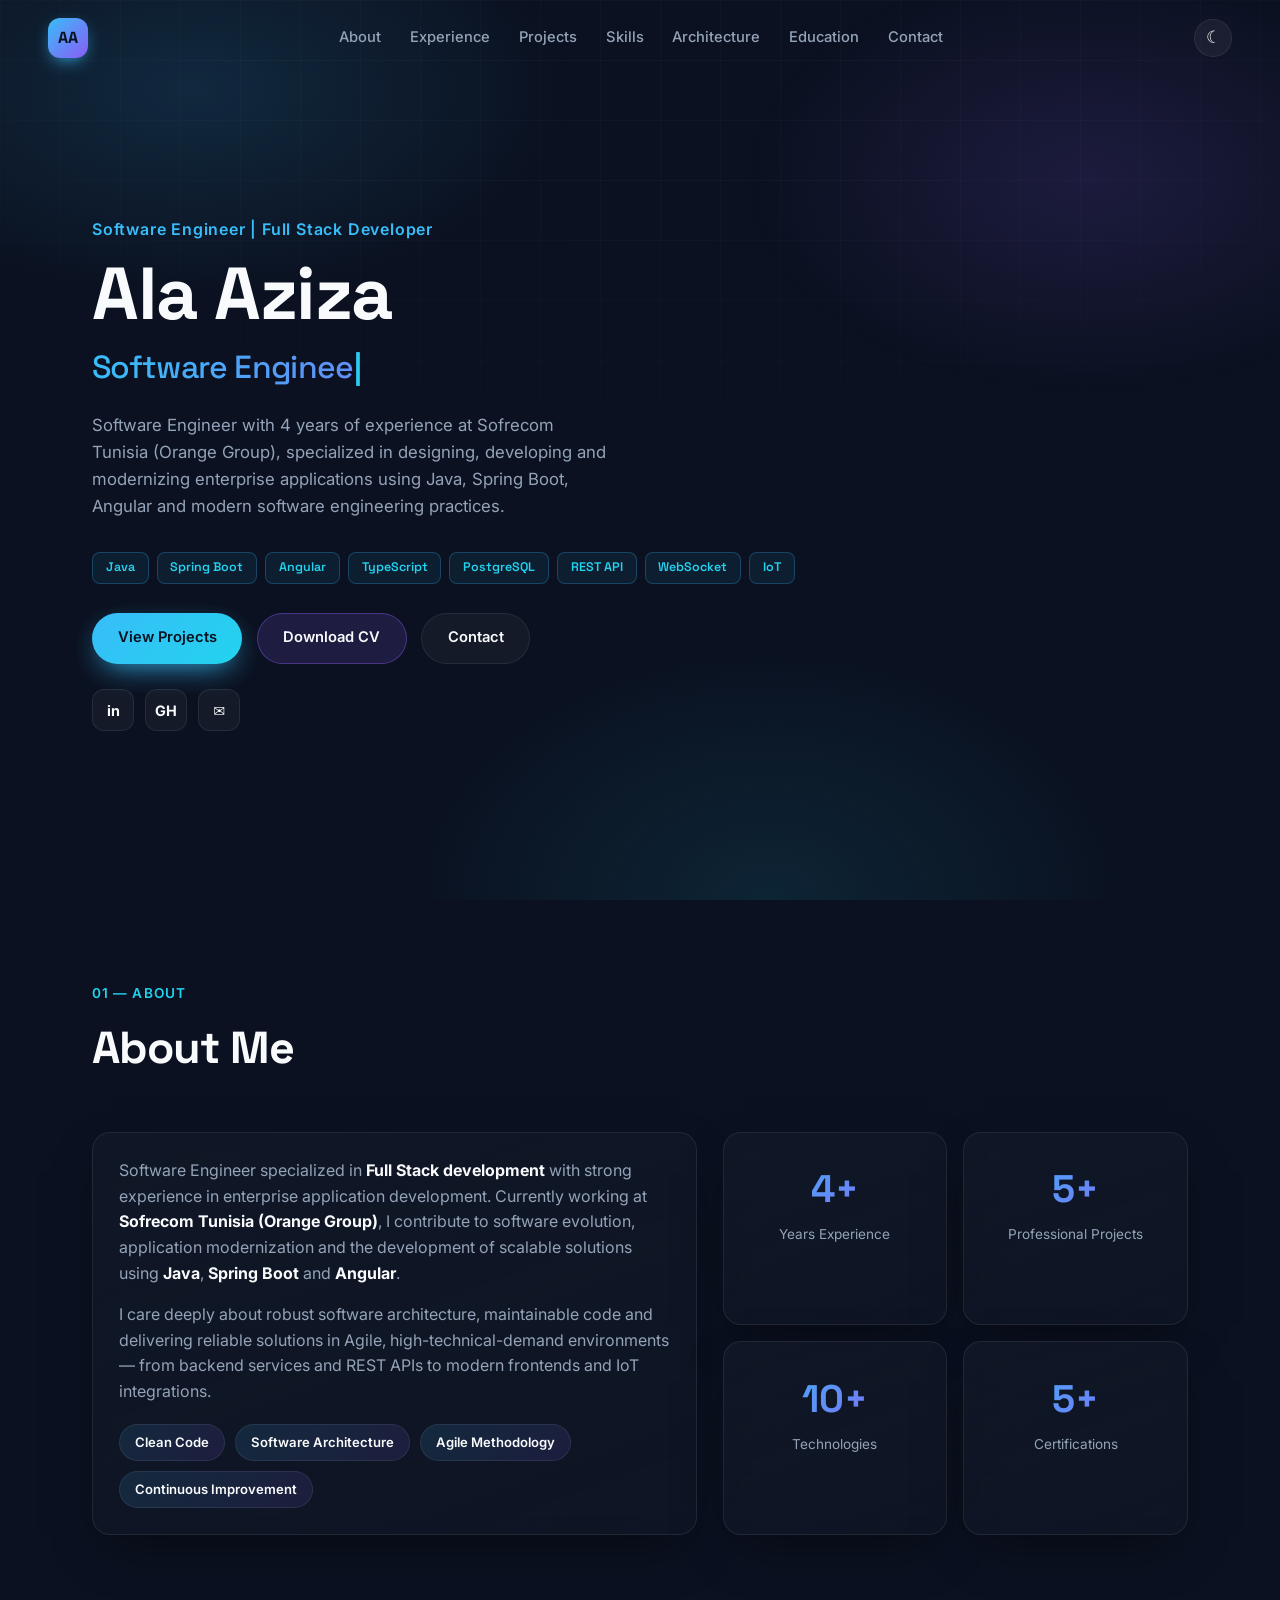
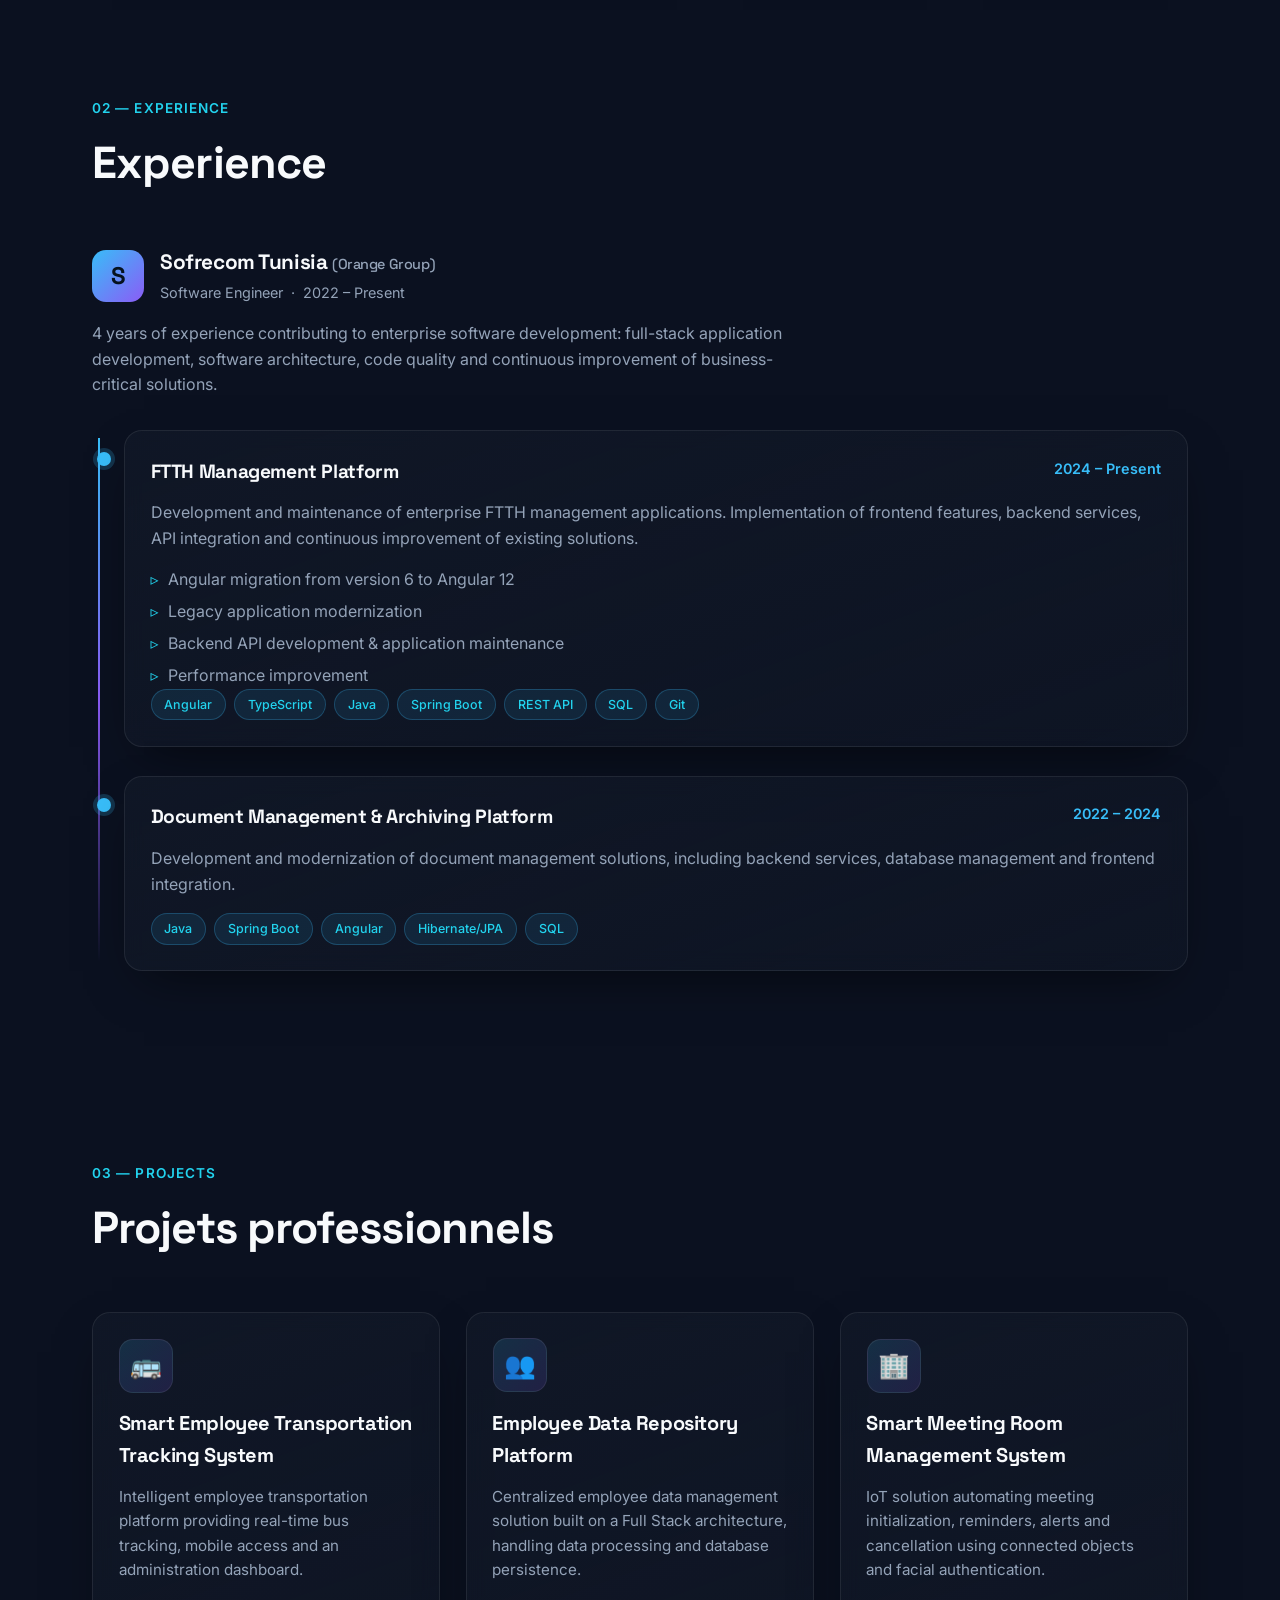
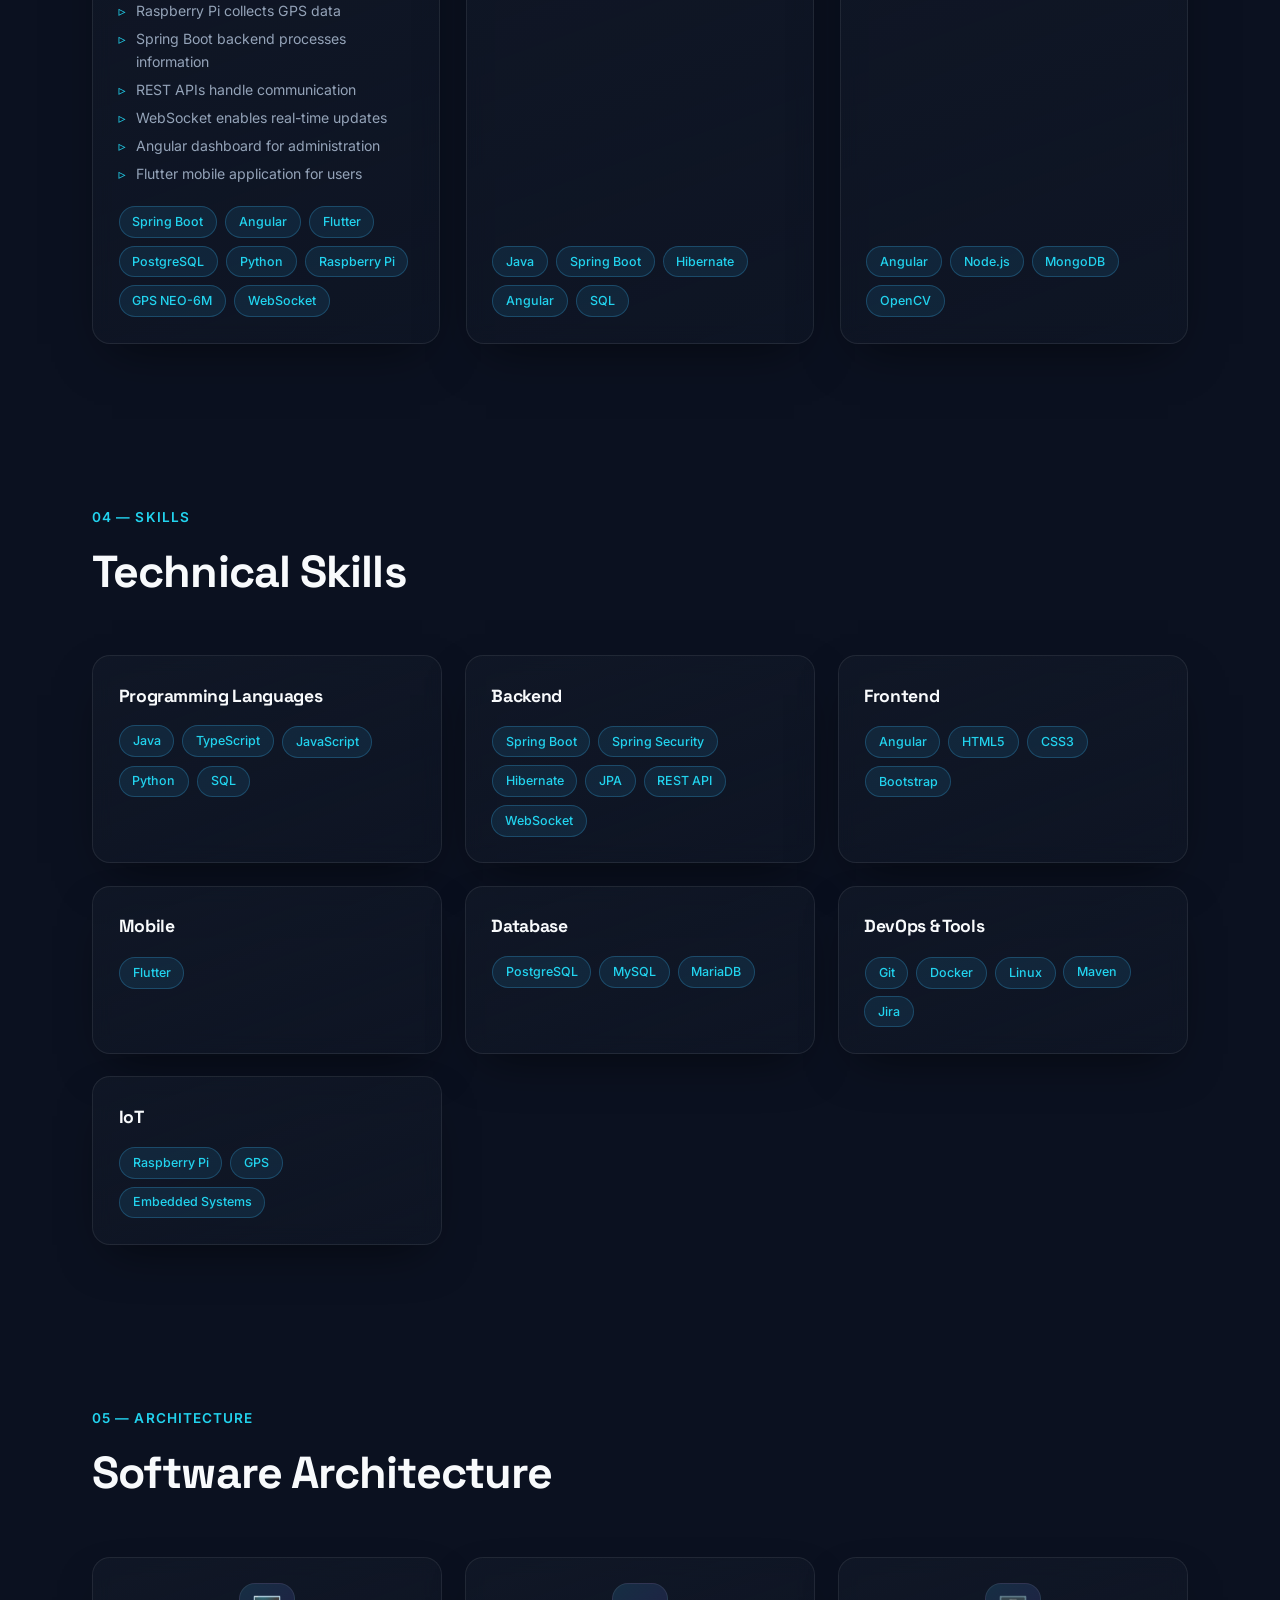
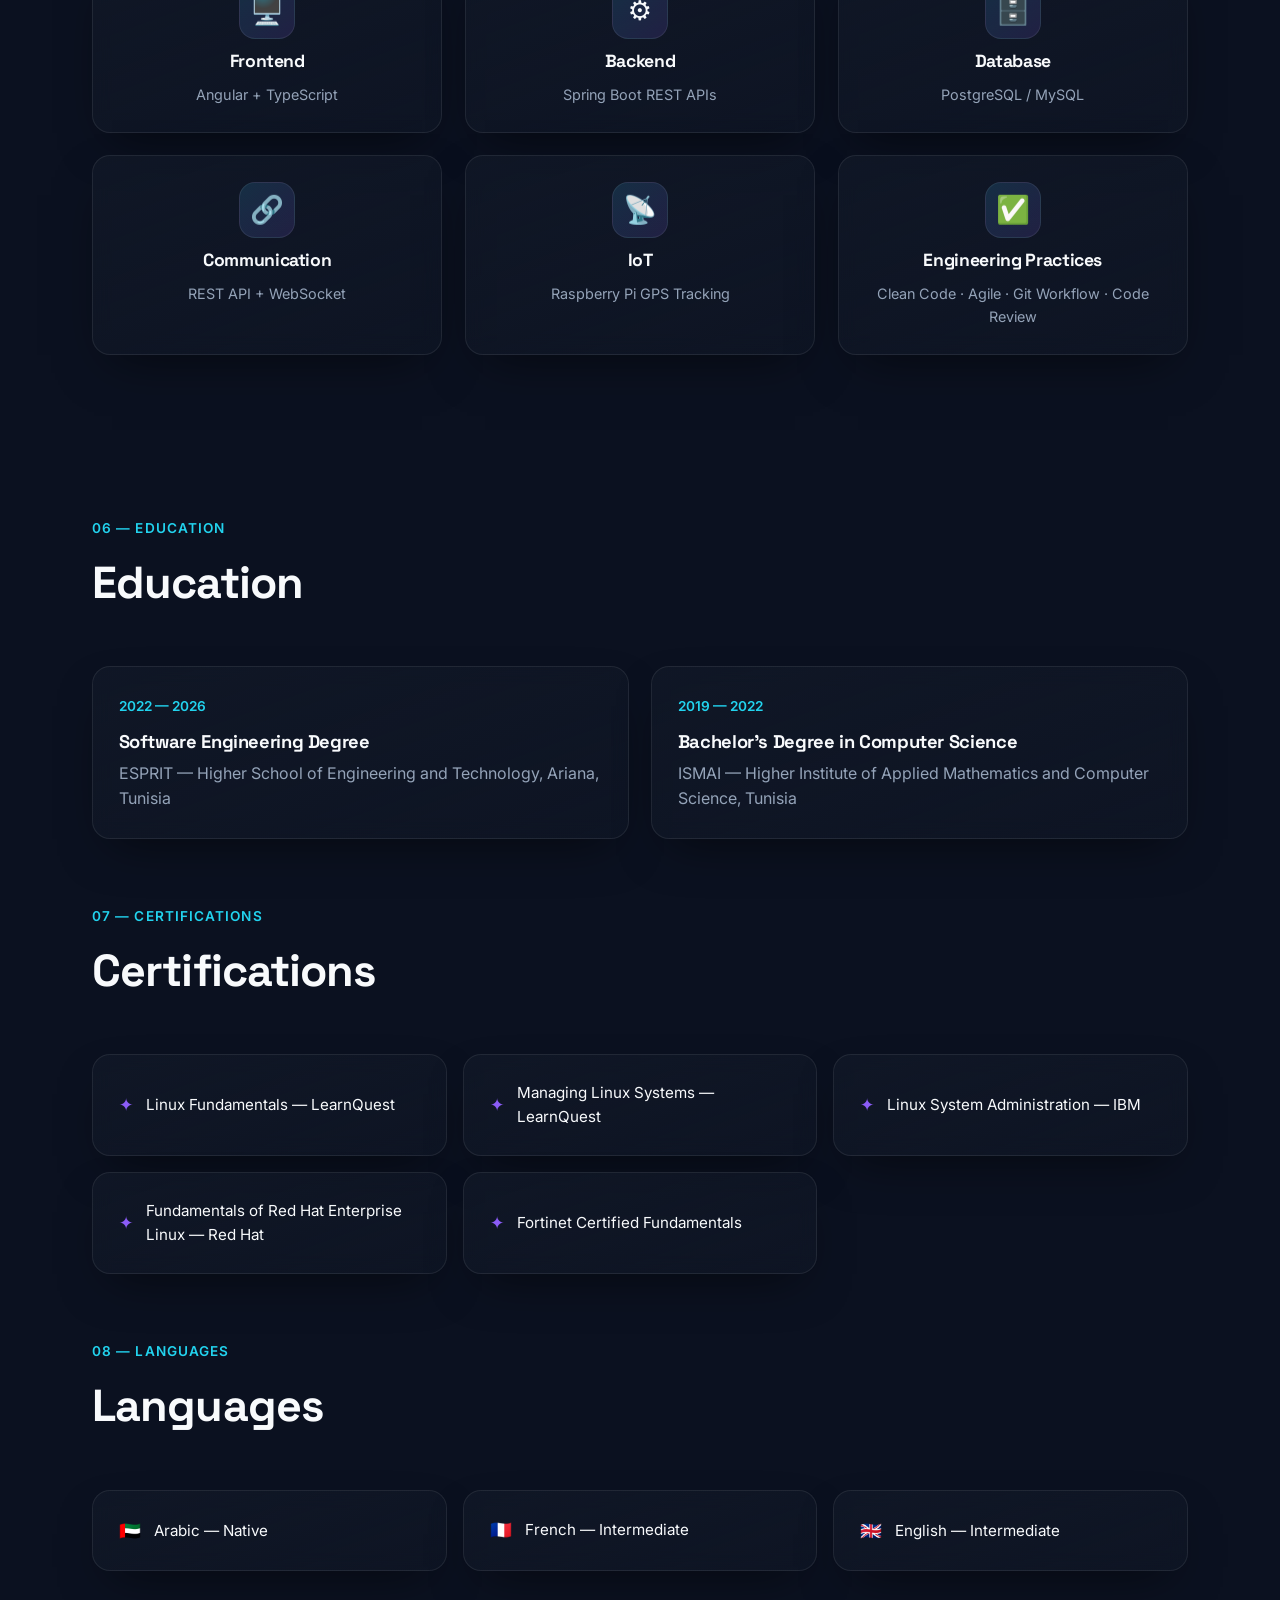
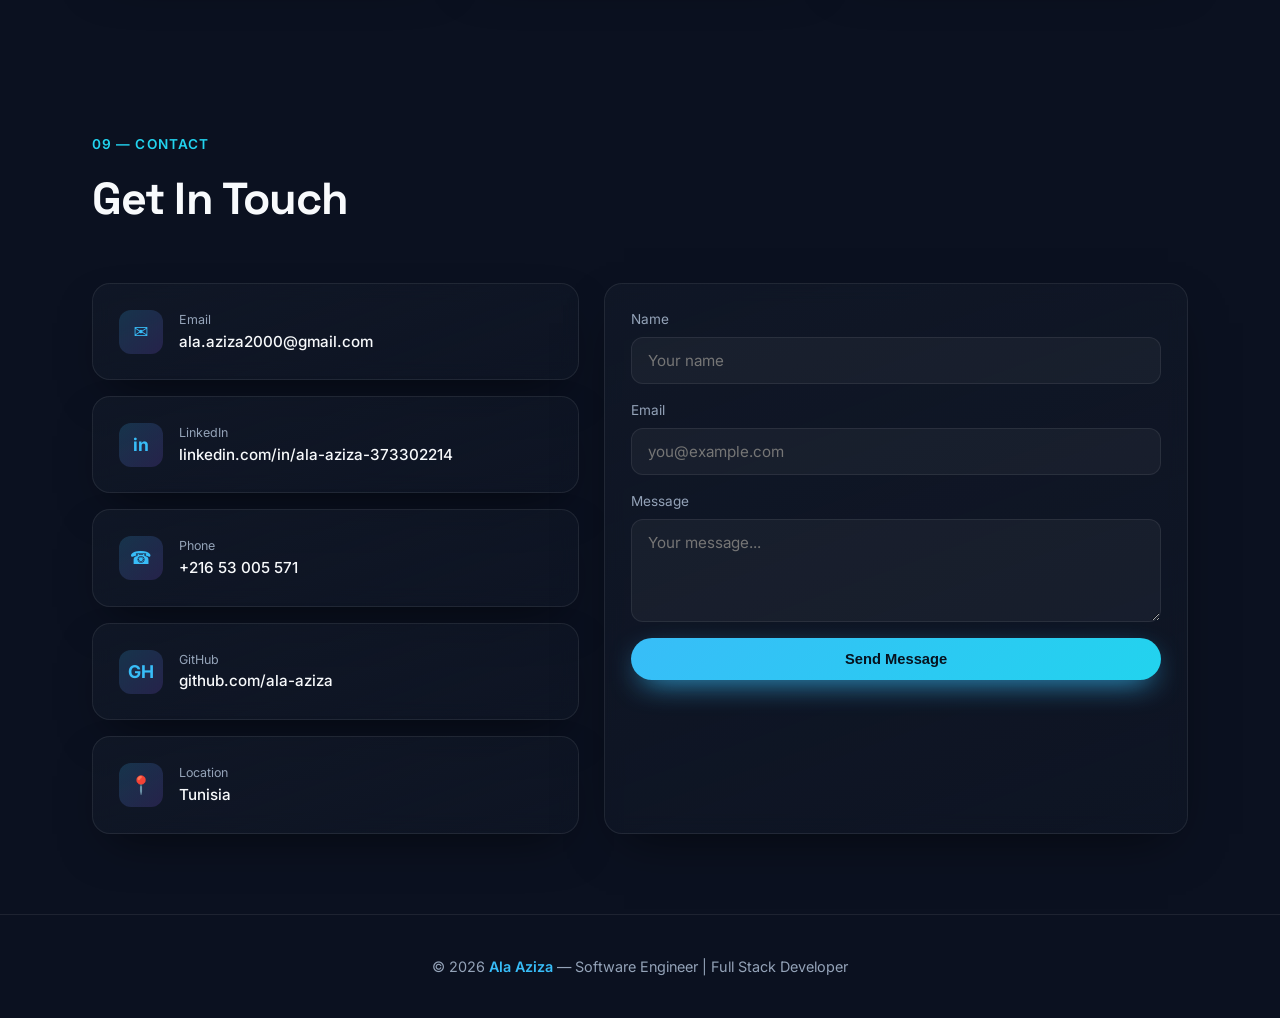
==== commit ffc68e8d: "Update CV: add up-to-date PDF for Download CV, fix email to gmail" ====
--- a/index.html
+++ b/index.html
@@ -69,13 +69,13 @@
       </div>
       <div class="hero-buttons">
         <a href="#projects" class="btn btn-primary">View Projects</a>
-        <a href="assets/cv.html" class="btn btn-secondary" target="_blank" rel="noopener">Download CV</a>
+        <a href="assets/Ala_Aziza_CV.pdf" class="btn btn-secondary" download="Ala_Aziza_CV.pdf" target="_blank" rel="noopener">Download CV</a>
         <a href="#contact" class="btn btn-ghost">Contact</a>
       </div>
       <div class="hero-socials">
         <a href="https://www.linkedin.com/in/ala-aziza-373302214/" target="_blank" rel="noopener" aria-label="LinkedIn" class="social-btn">in</a>
         <a href="https://github.com/" target="_blank" rel="noopener" aria-label="GitHub" class="social-btn">GH</a>
-        <a href="mailto:ala.aziza@sofrecom.com" aria-label="Email" class="social-btn">✉</a>
+        <a href="mailto:ala.aziza2000@gmail.com" aria-label="Email" class="social-btn">✉</a>
       </div>
     </div>
   </section>
@@ -398,9 +398,9 @@
     </div>
     <div class="contact-grid">
       <div class="contact-info reveal">
-        <a href="mailto:ala.aziza@sofrecom.com" class="glass-card contact-item">
+        <a href="mailto:ala.aziza2000@gmail.com" class="glass-card contact-item">
           <span class="contact-icon">✉</span>
-          <div><span class="contact-label">Email</span><span class="contact-value">ala.aziza@sofrecom.com</span></div>
+          <div><span class="contact-label">Email</span><span class="contact-value">ala.aziza2000@gmail.com</span></div>
         </a>
         <a href="https://www.linkedin.com/in/ala-aziza-373302214" target="_blank" rel="noopener" class="glass-card contact-item">
           <span class="contact-icon">in</span>
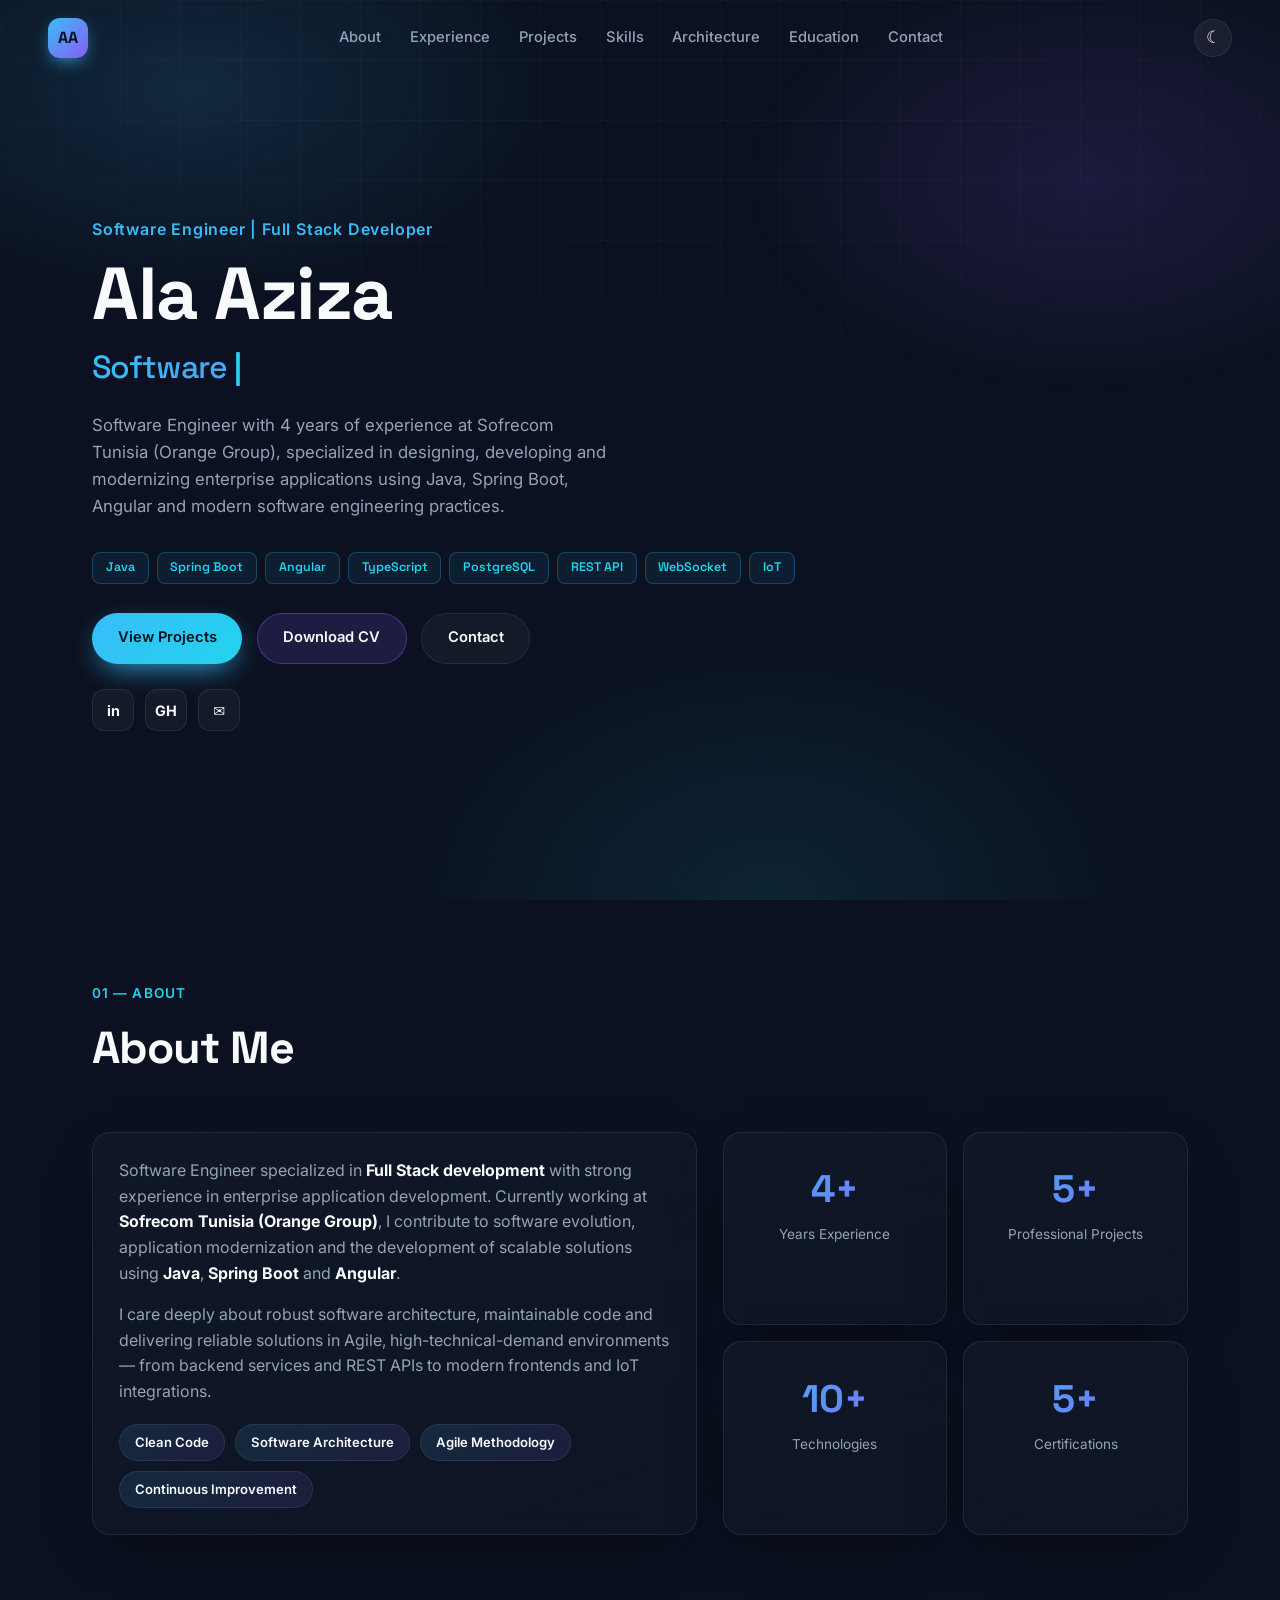
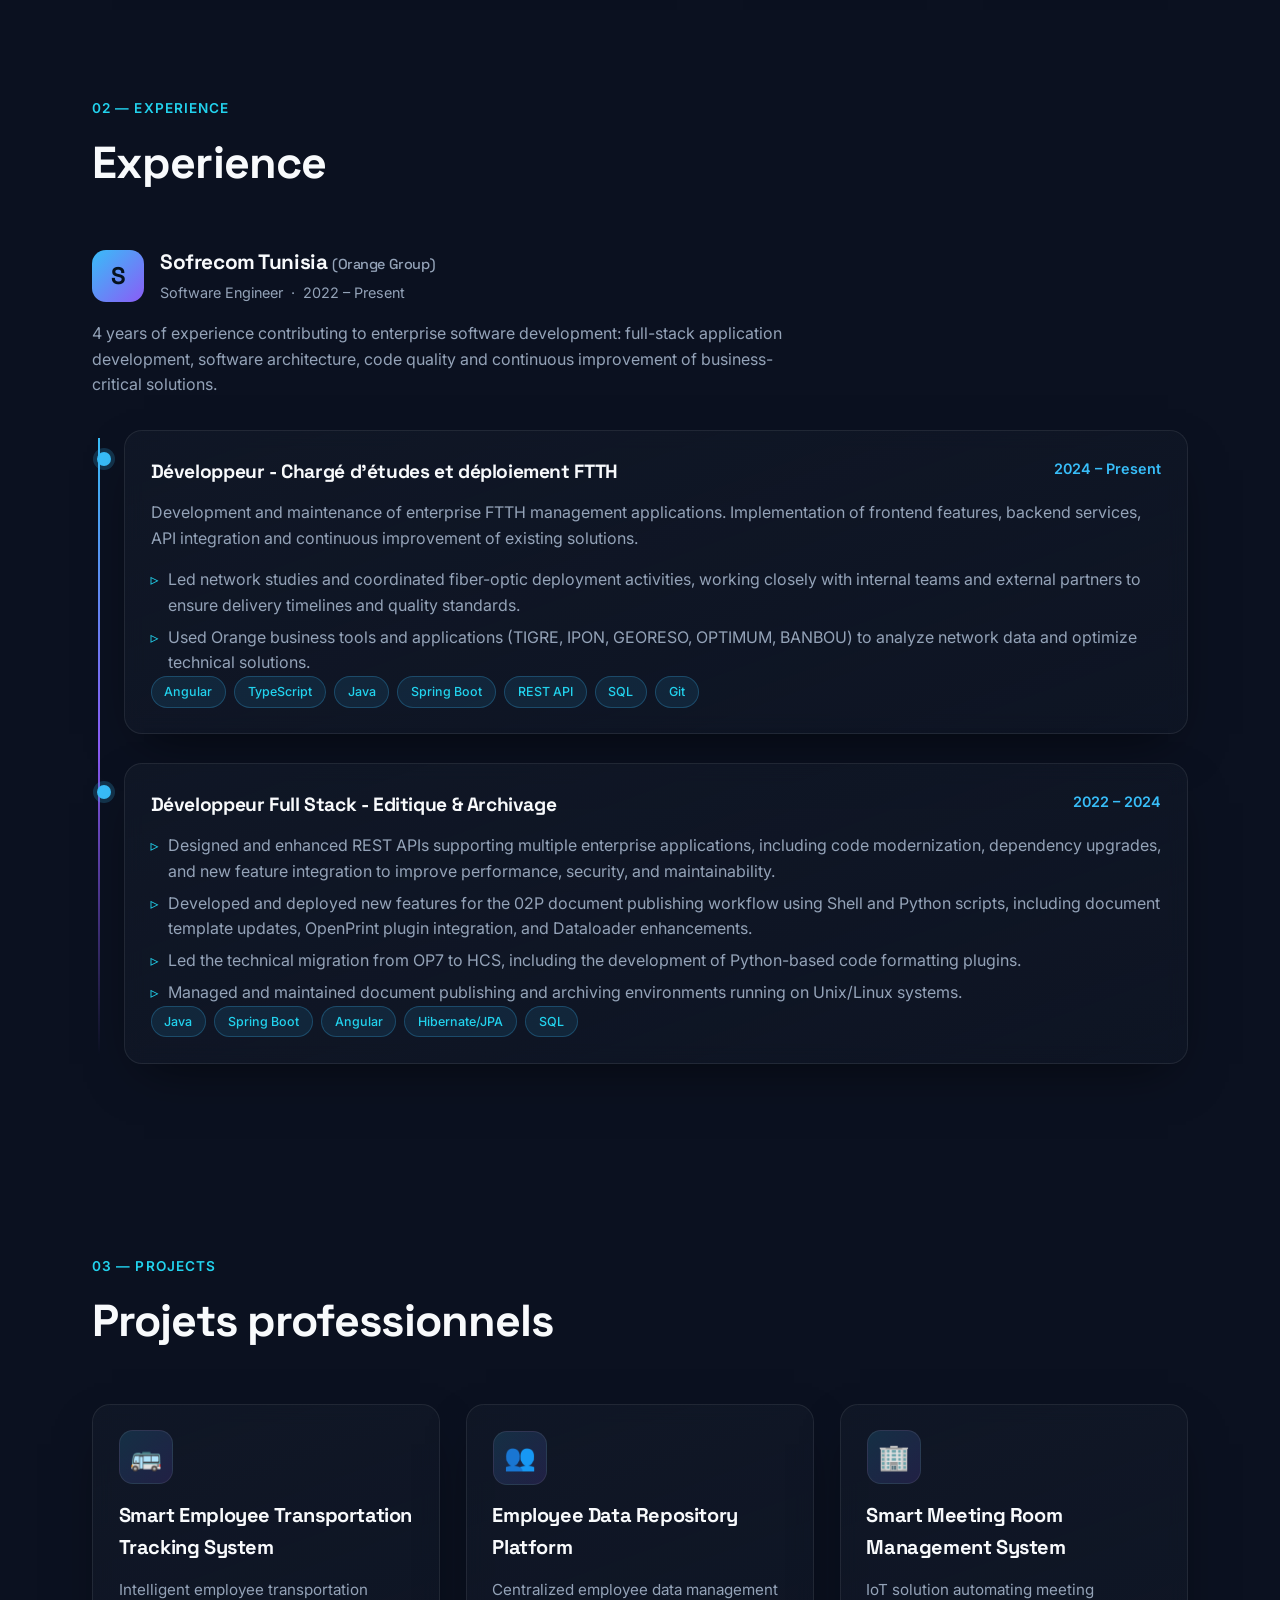
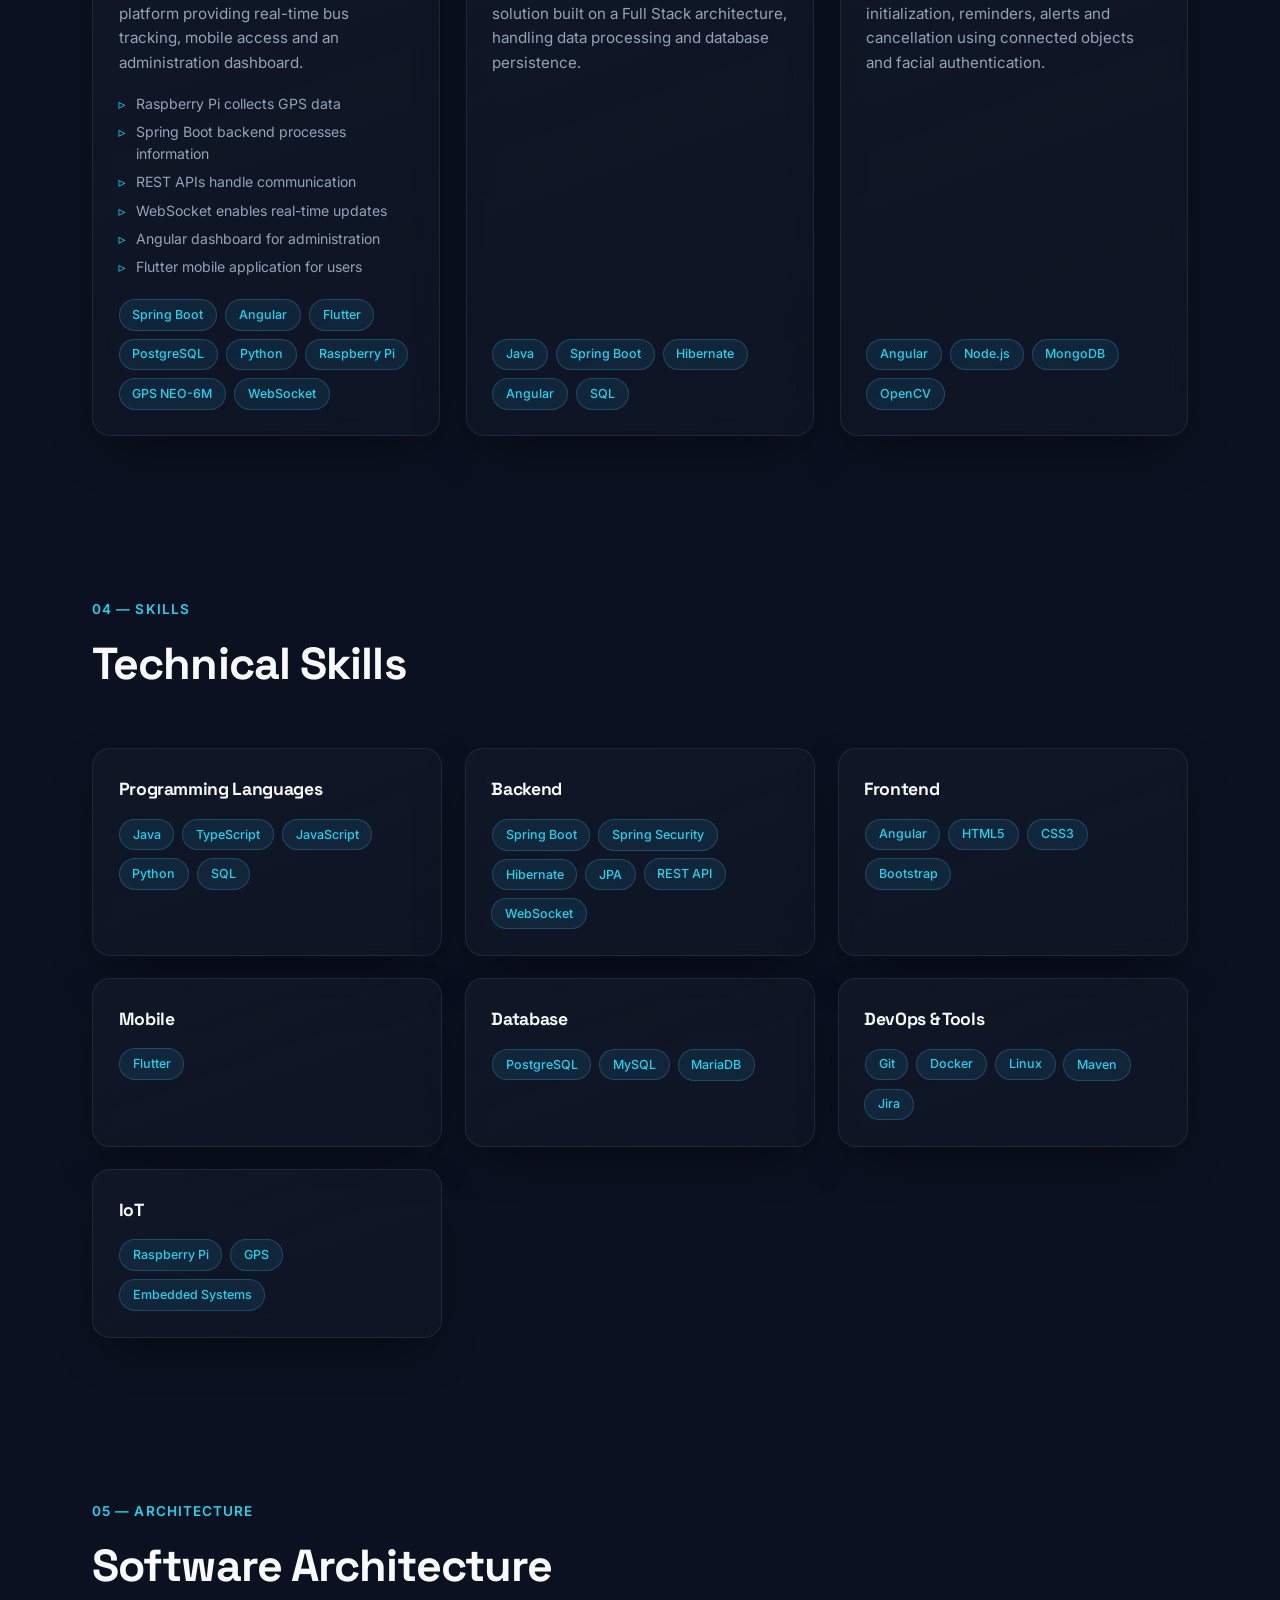
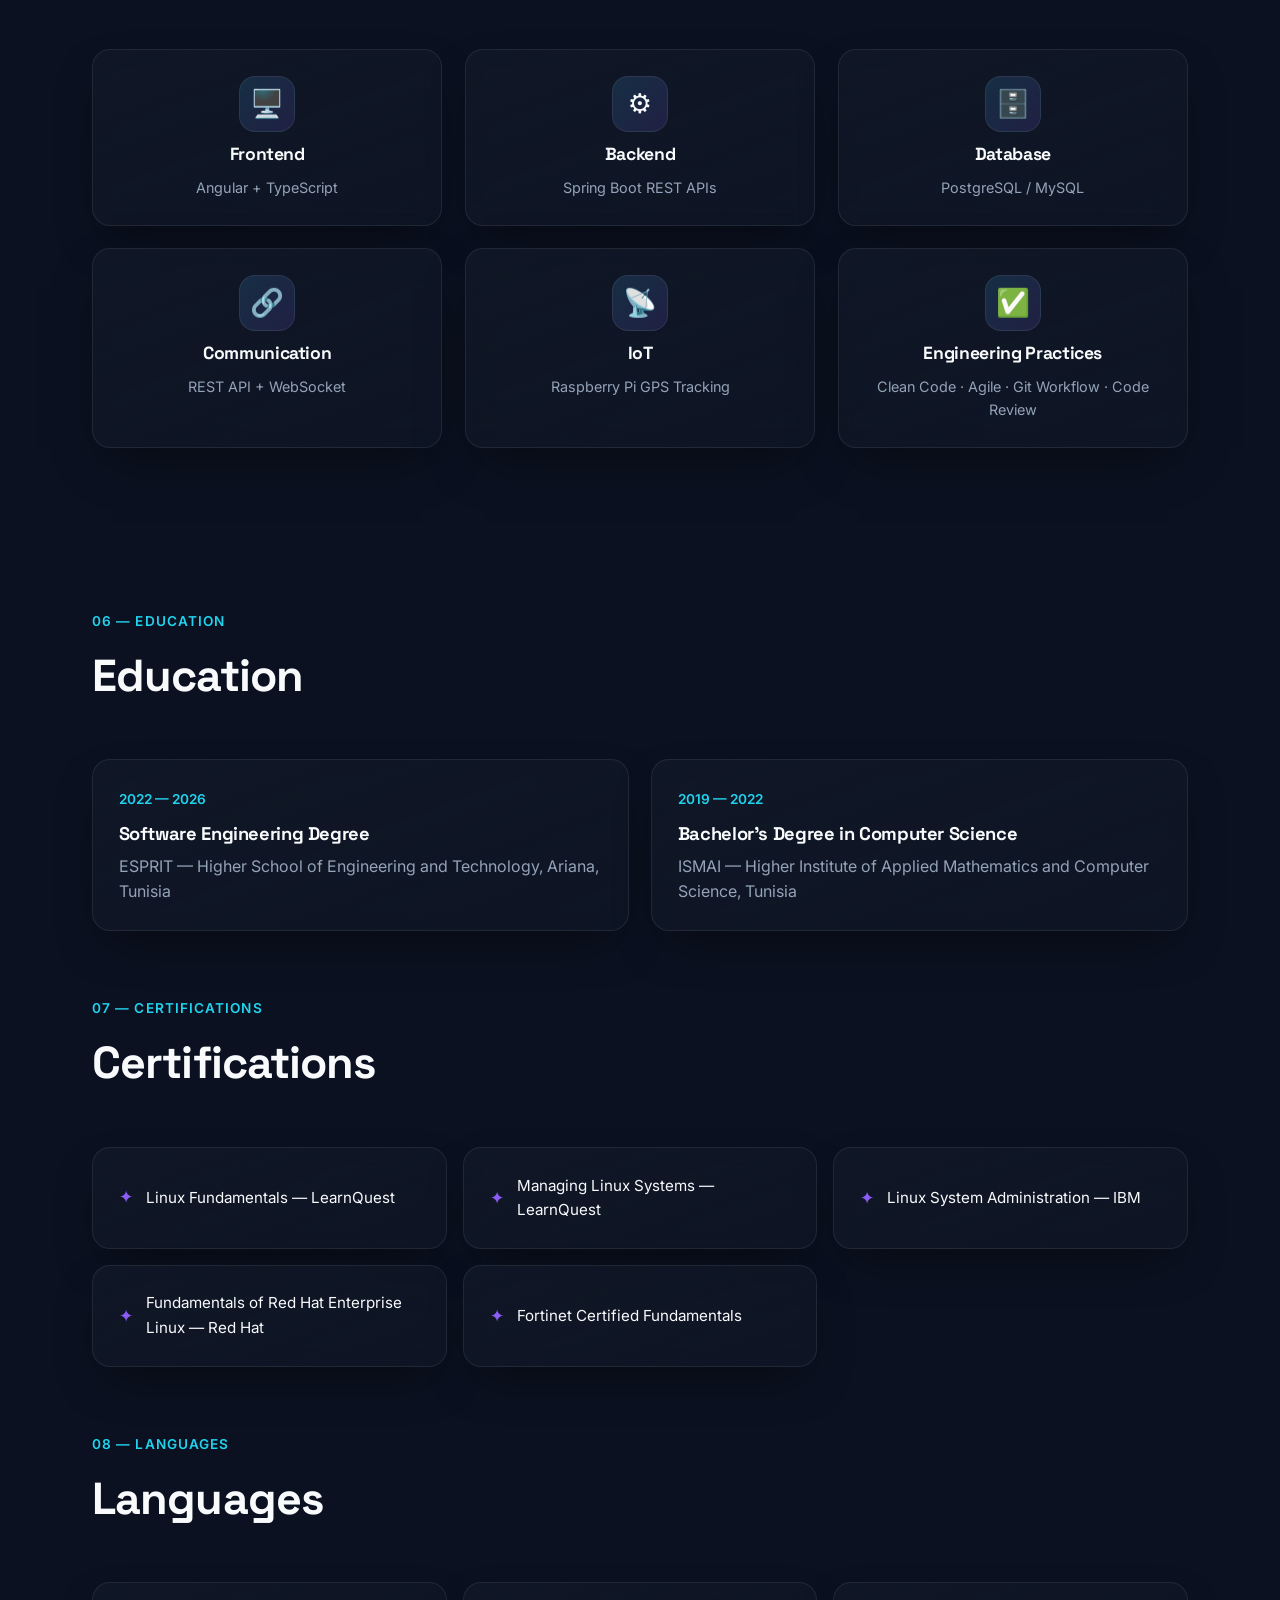
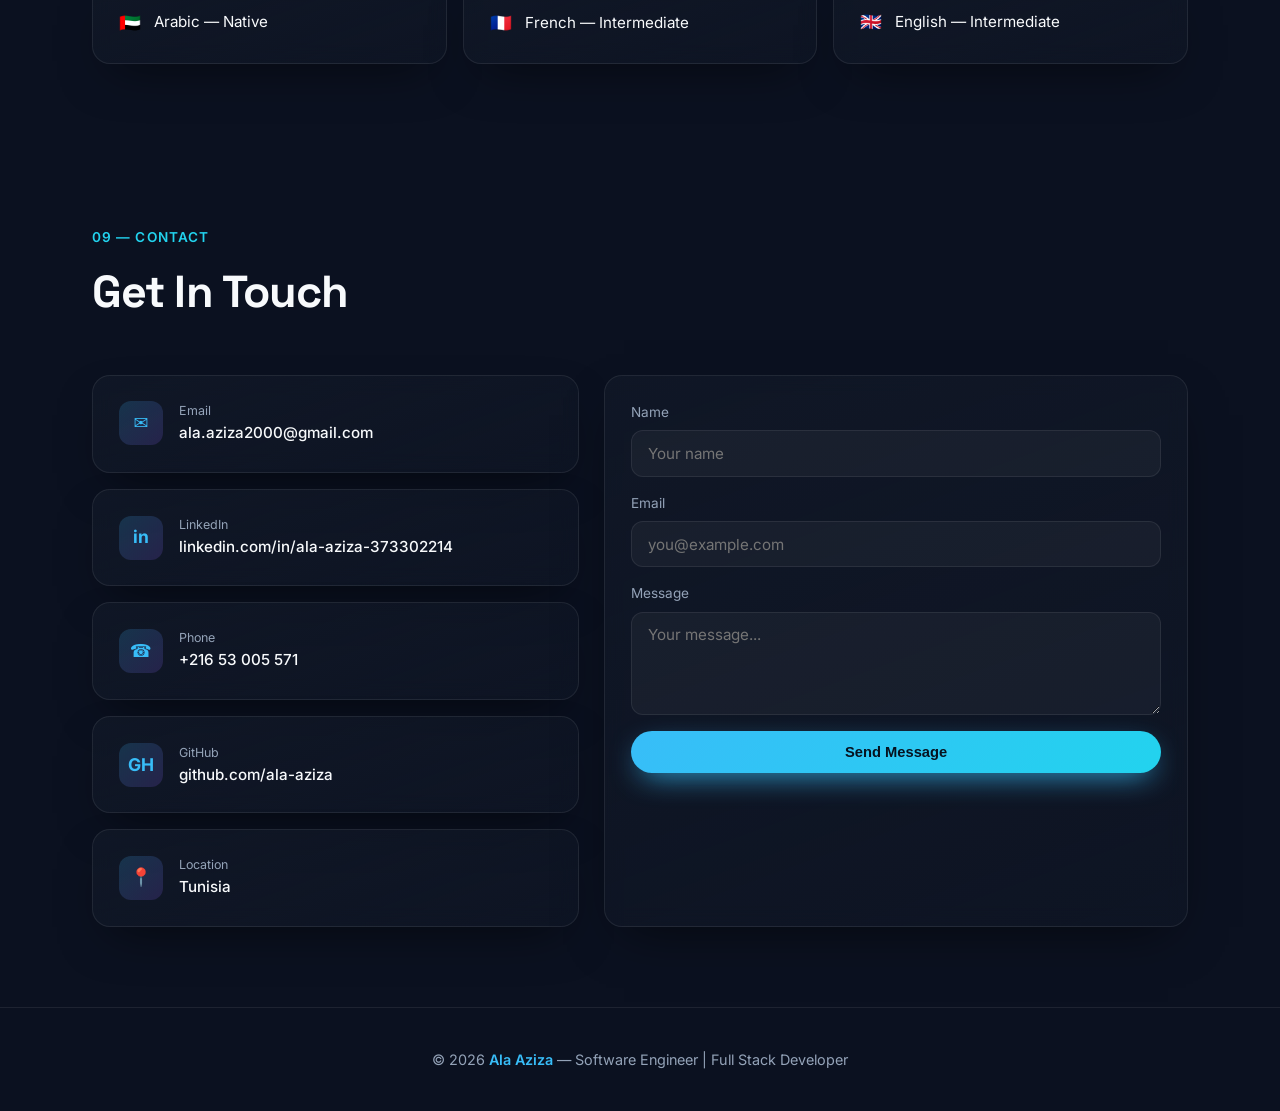
==== commit ffbc0631: "Update portfolio" ====
--- a/index.html
+++ b/index.html
@@ -155,7 +155,7 @@
         <div class="timeline-dot"></div>
         <div class="glass-card">
           <div class="tl-head">
-            <h3>FTTH Management Platform</h3>
+            <h3>Développeur - Chargé d'études et déploiement FTTH</h3>
             <span class="tl-company">2024 – Present</span>
           </div>
           <p class="tl-desc">
@@ -163,12 +163,14 @@
             Implementation of frontend features, backend services, API integration
             and continuous improvement of existing solutions.
           </p>
-          <ul class="tl-list">
-            <li>Angular migration from version 6 to Angular 12</li>
-            <li>Legacy application modernization</li>
-            <li>Backend API development & application maintenance</li>
-            <li>Performance improvement</li>
-          </ul>
+<ul class="tl-list">
+  <li>
+    Led network studies and coordinated fiber-optic deployment activities, working closely with internal teams and external partners to ensure delivery timelines and quality standards.
+  </li>
+  <li>
+    Used Orange business tools and applications (TIGRE, IPON, GEORESO, OPTIMUM, BANBOU) to analyze network data and optimize technical solutions.
+  </li>
+</ul>
           <div class="badges">
             <span>Angular</span><span>TypeScript</span><span>Java</span>
             <span>Spring Boot</span><span>REST API</span><span>SQL</span><span>Git</span>
@@ -180,14 +182,23 @@
         <div class="timeline-dot"></div>
         <div class="glass-card">
           <div class="tl-head">
-            <h3>Document Management & Archiving Platform</h3>
+            <h3>Développeur Full Stack - Editique & Archivage</h3>
             <span class="tl-company">2022 – 2024</span>
           </div>
-          <p class="tl-desc">
-            Development and modernization of document management solutions,
-            including backend services, database management and frontend
-            integration.
-          </p>
+<ul class="tl-list">
+  <li>
+    Designed and enhanced REST APIs supporting multiple enterprise applications, including code modernization, dependency upgrades, and new feature integration to improve performance, security, and maintainability.
+  </li>
+  <li>
+    Developed and deployed new features for the 02P document publishing workflow using Shell and Python scripts, including document template updates, OpenPrint plugin integration, and Dataloader enhancements.
+  </li>
+  <li>
+    Led the technical migration from OP7 to HCS, including the development of Python-based code formatting plugins.
+  </li>
+  <li>
+    Managed and maintained document publishing and archiving environments running on Unix/Linux systems.
+  </li>
+</ul>
           <div class="badges">
             <span>Java</span><span>Spring Boot</span><span>Angular</span>
             <span>Hibernate/JPA</span><span>SQL</span>
